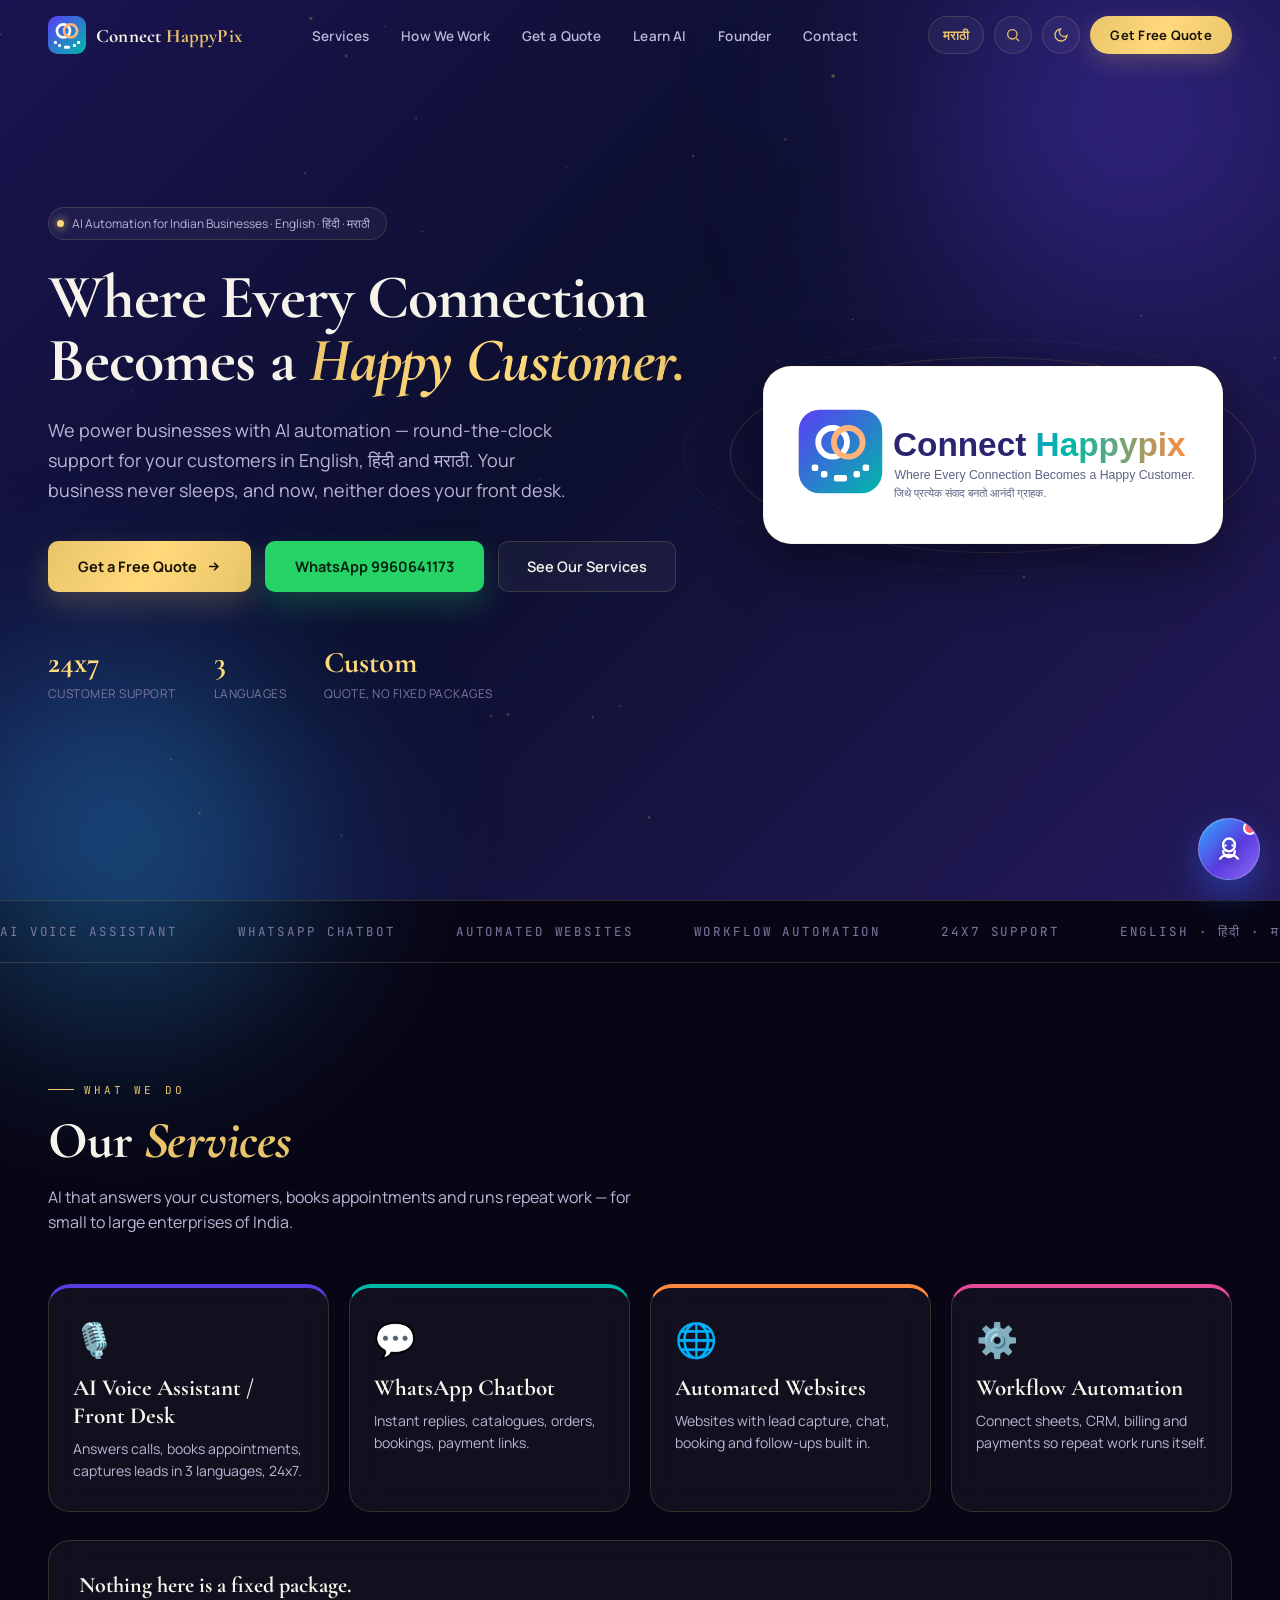
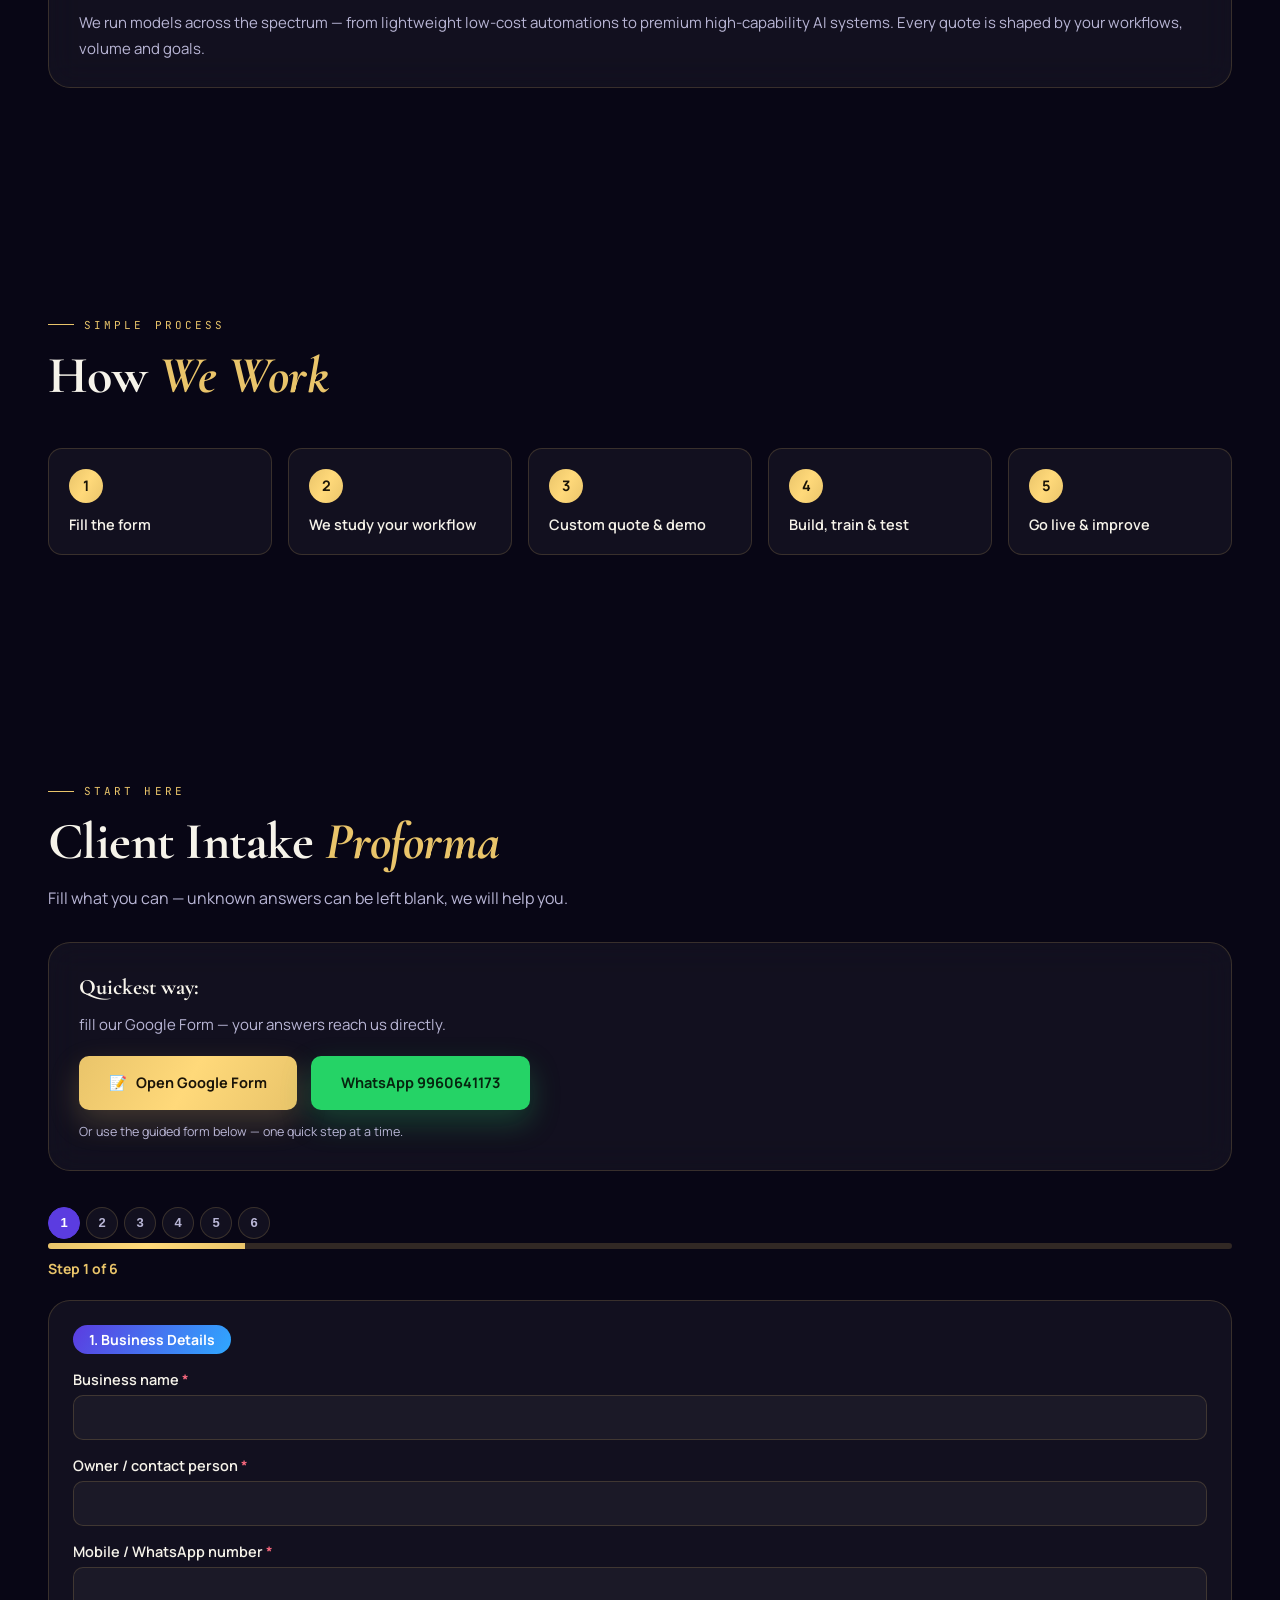
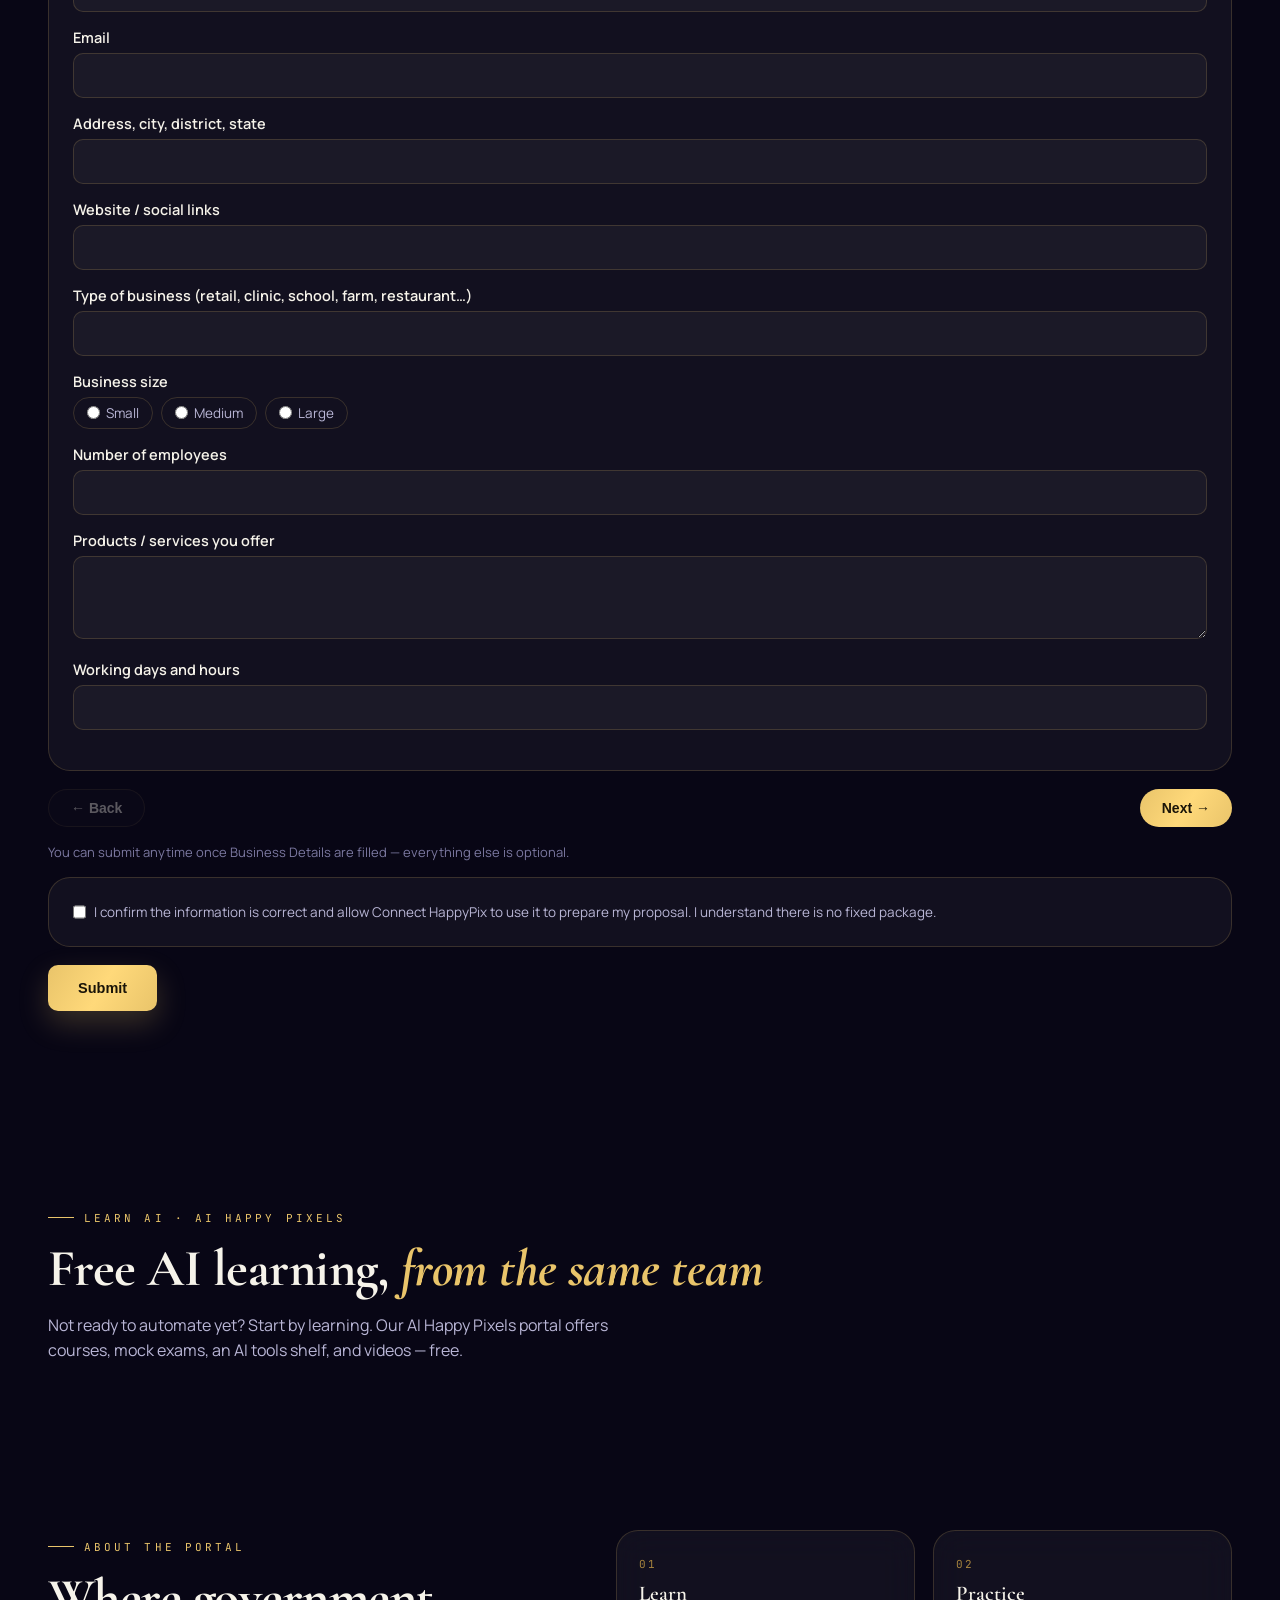
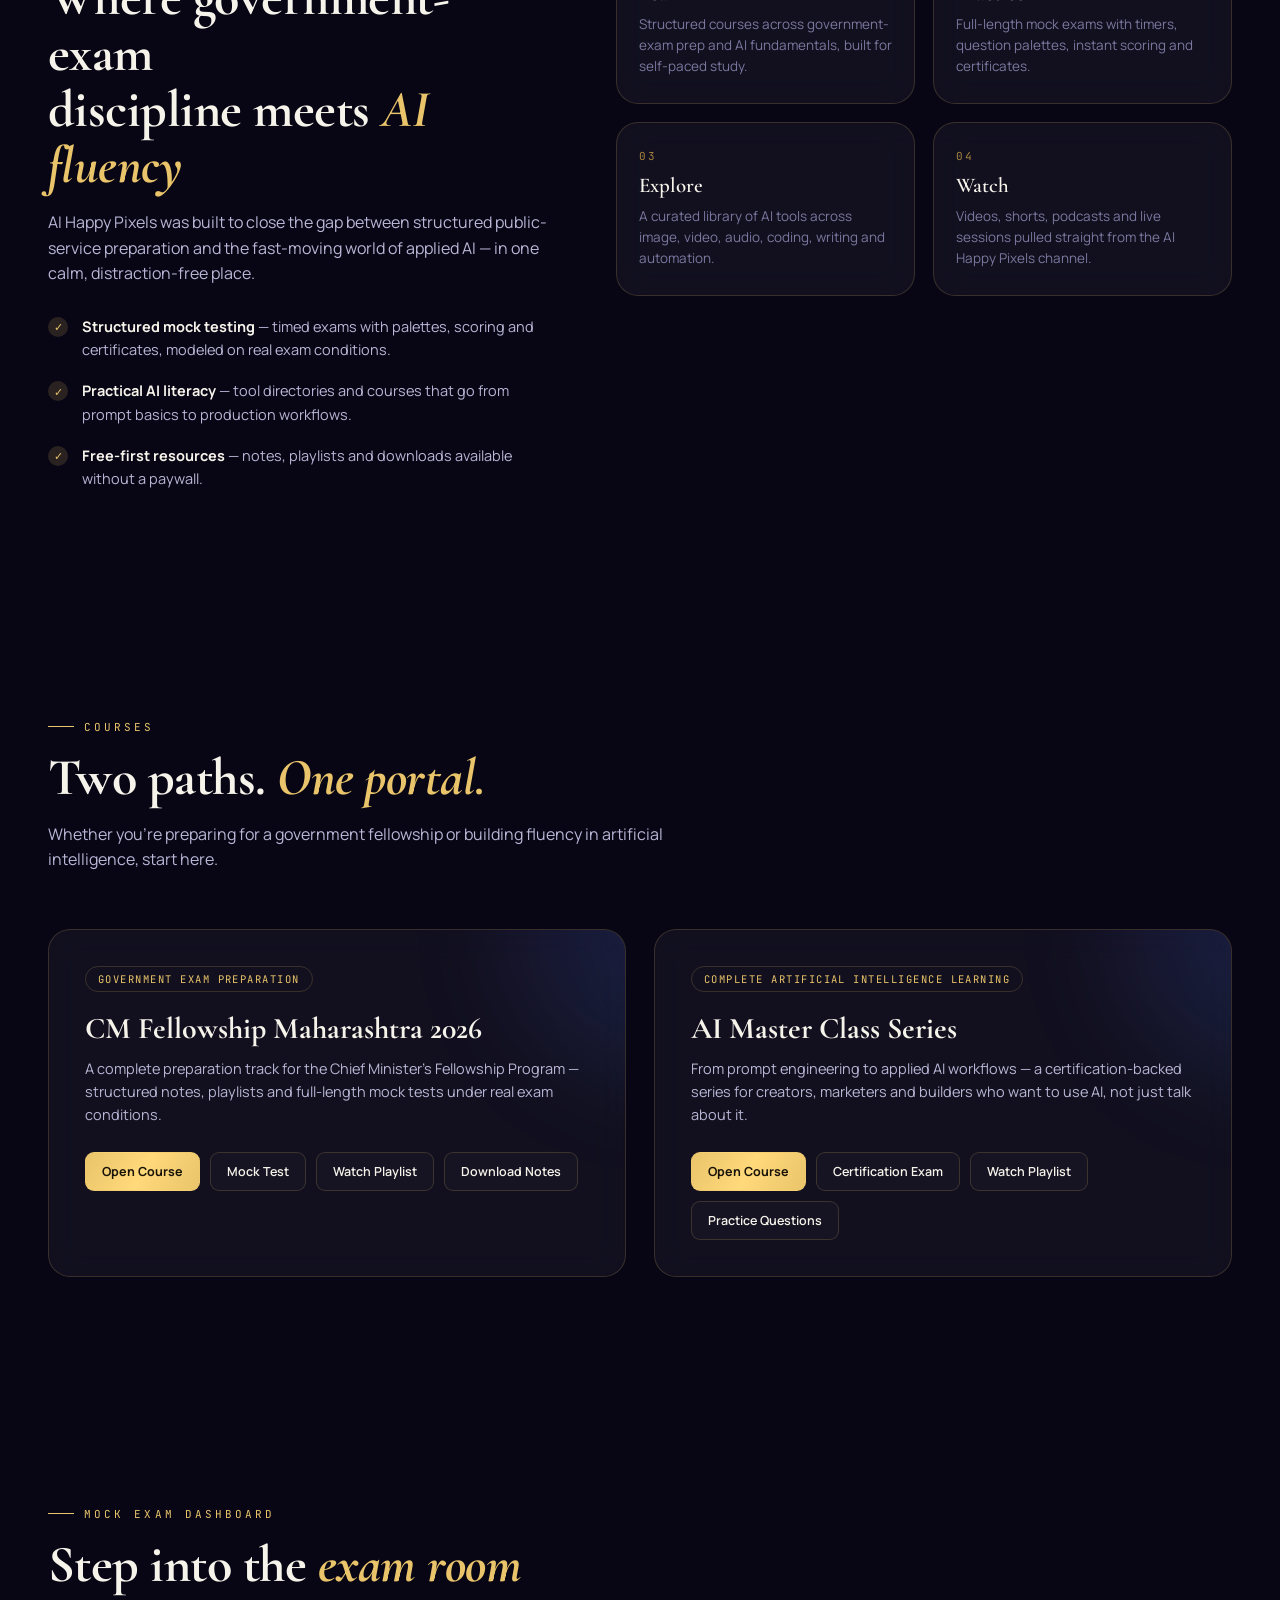
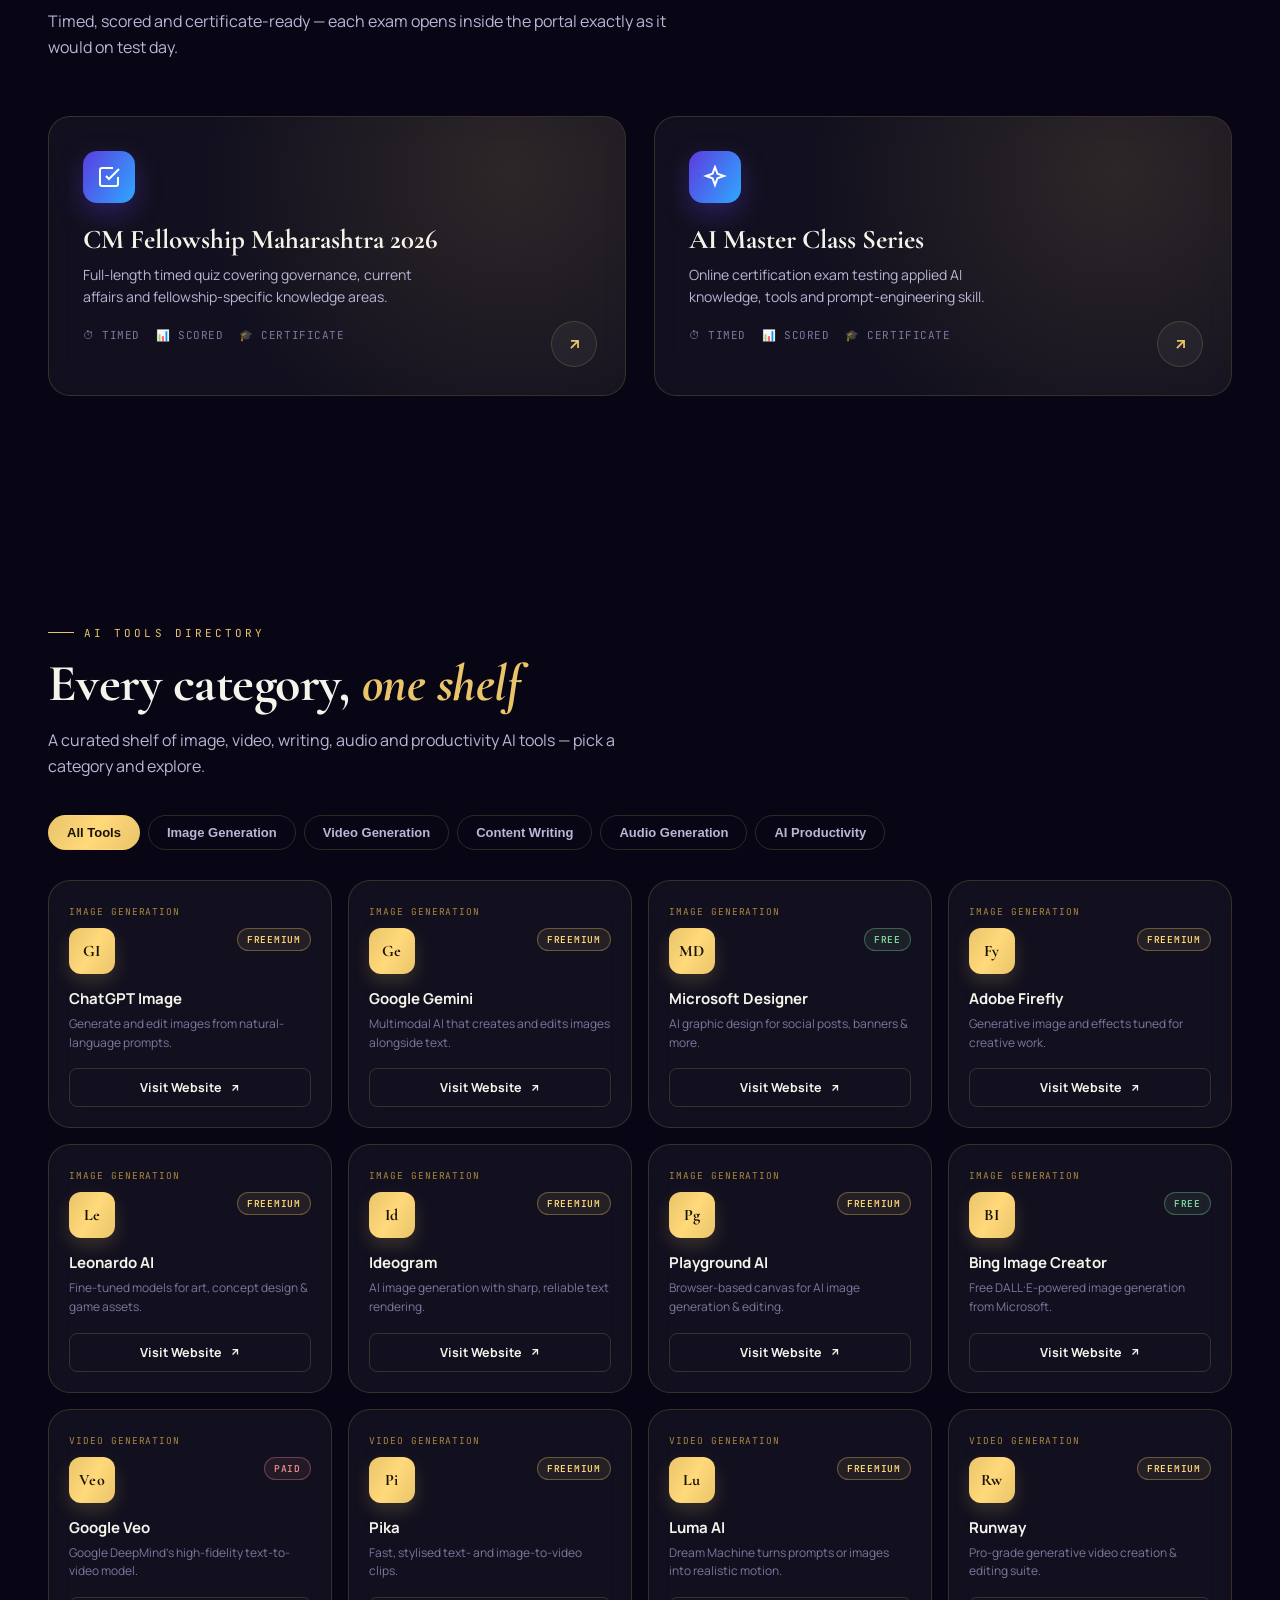
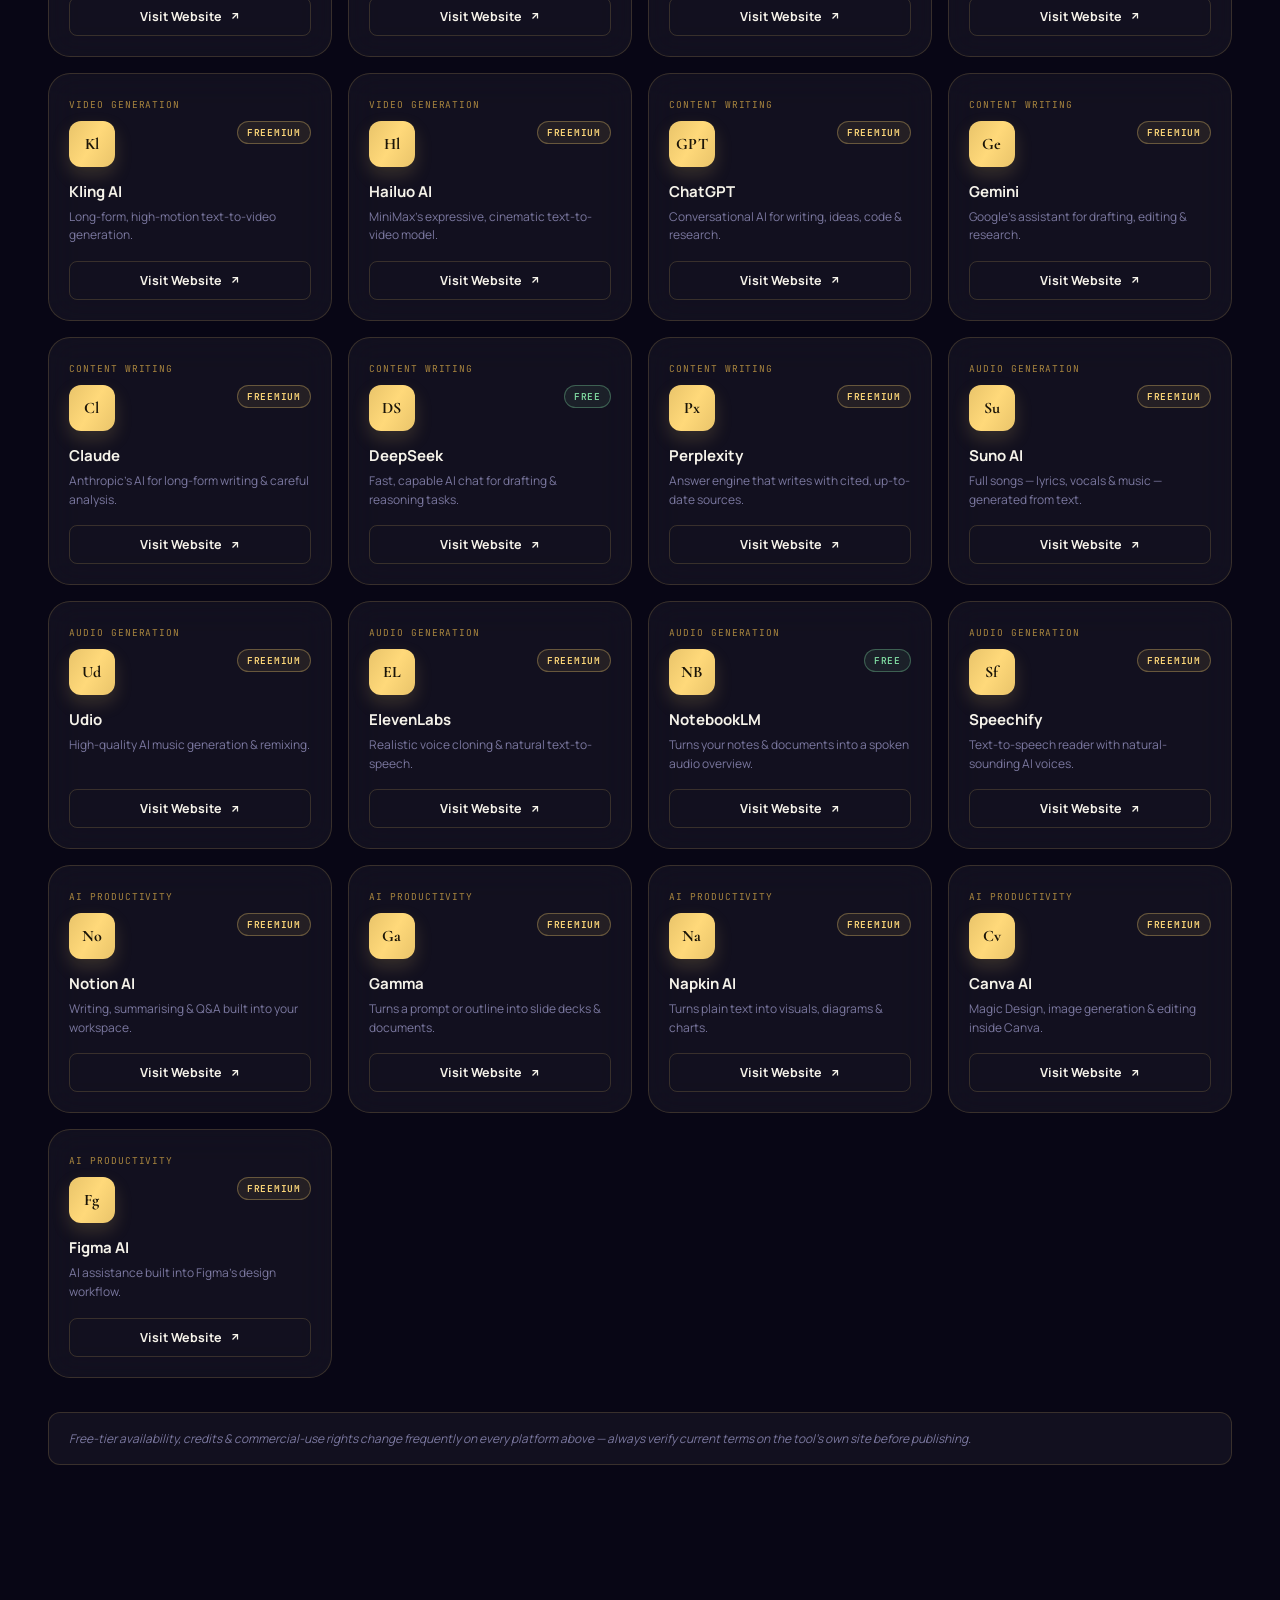
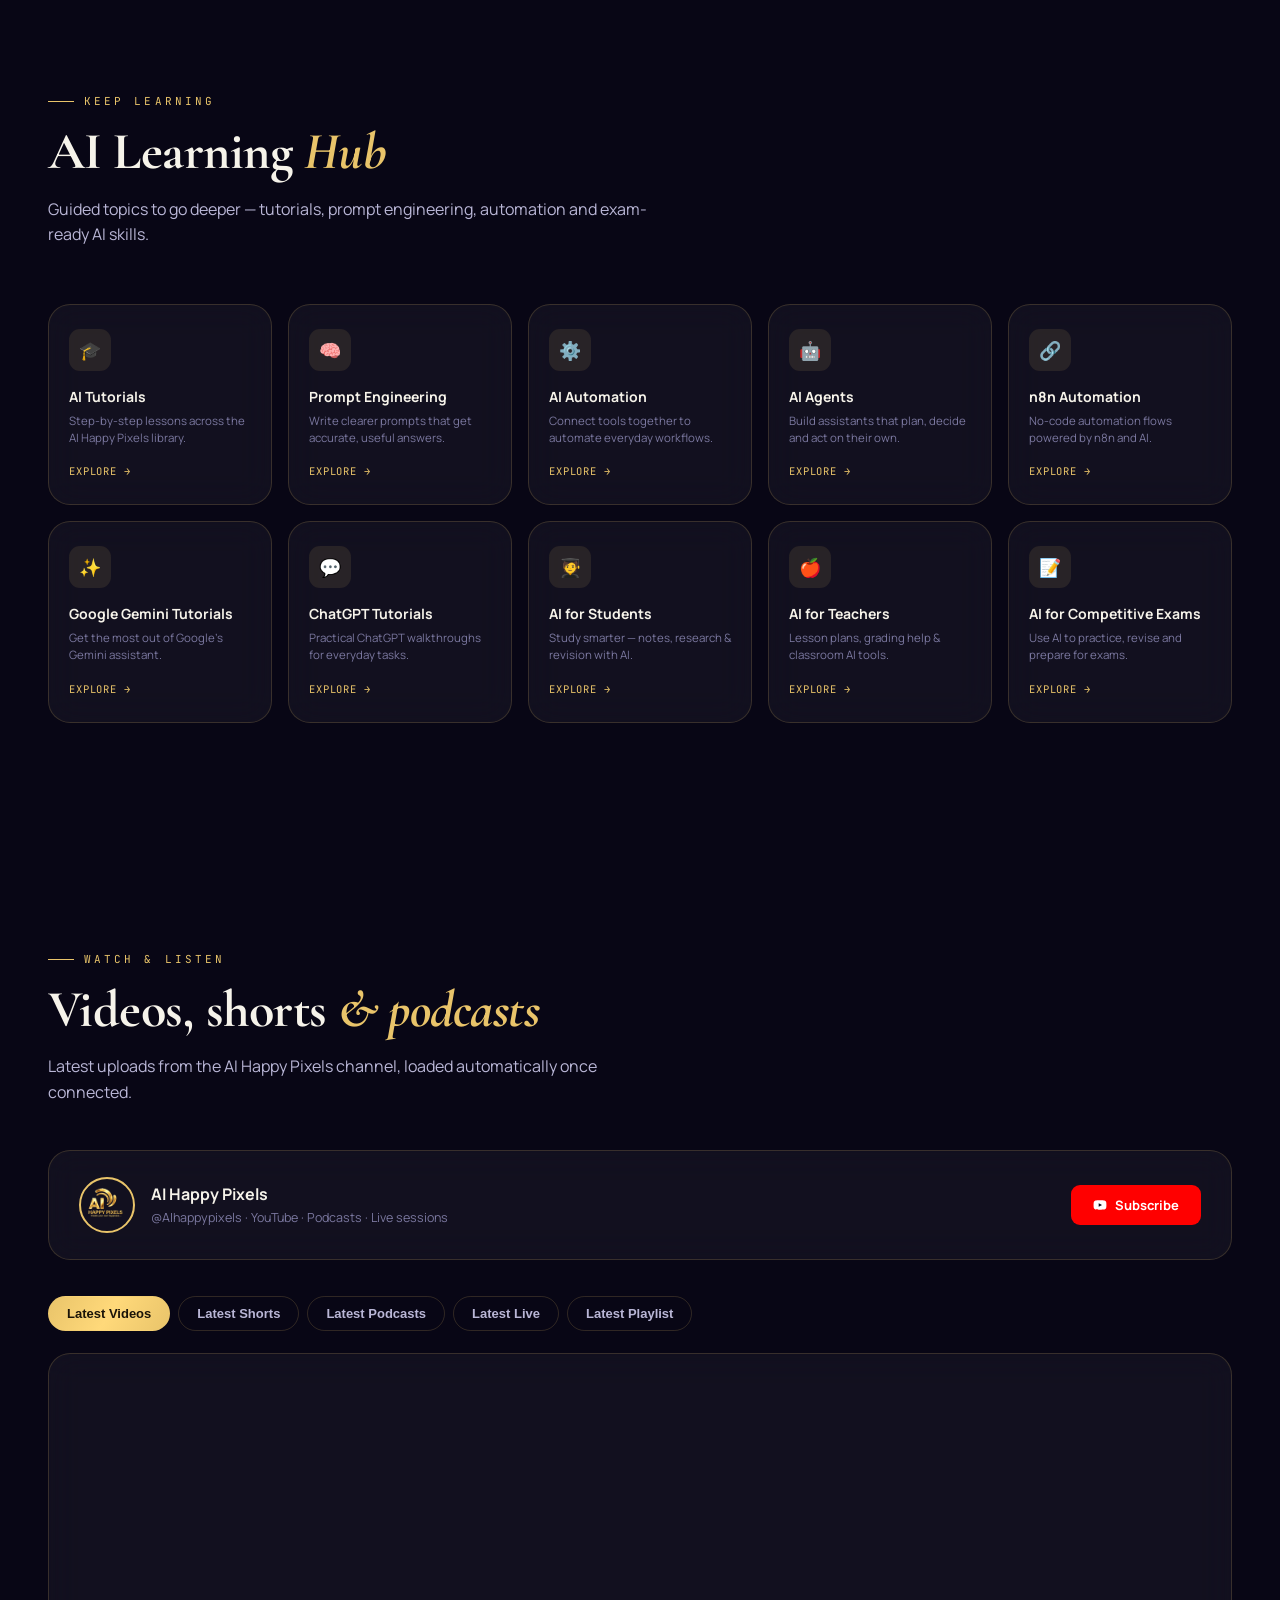
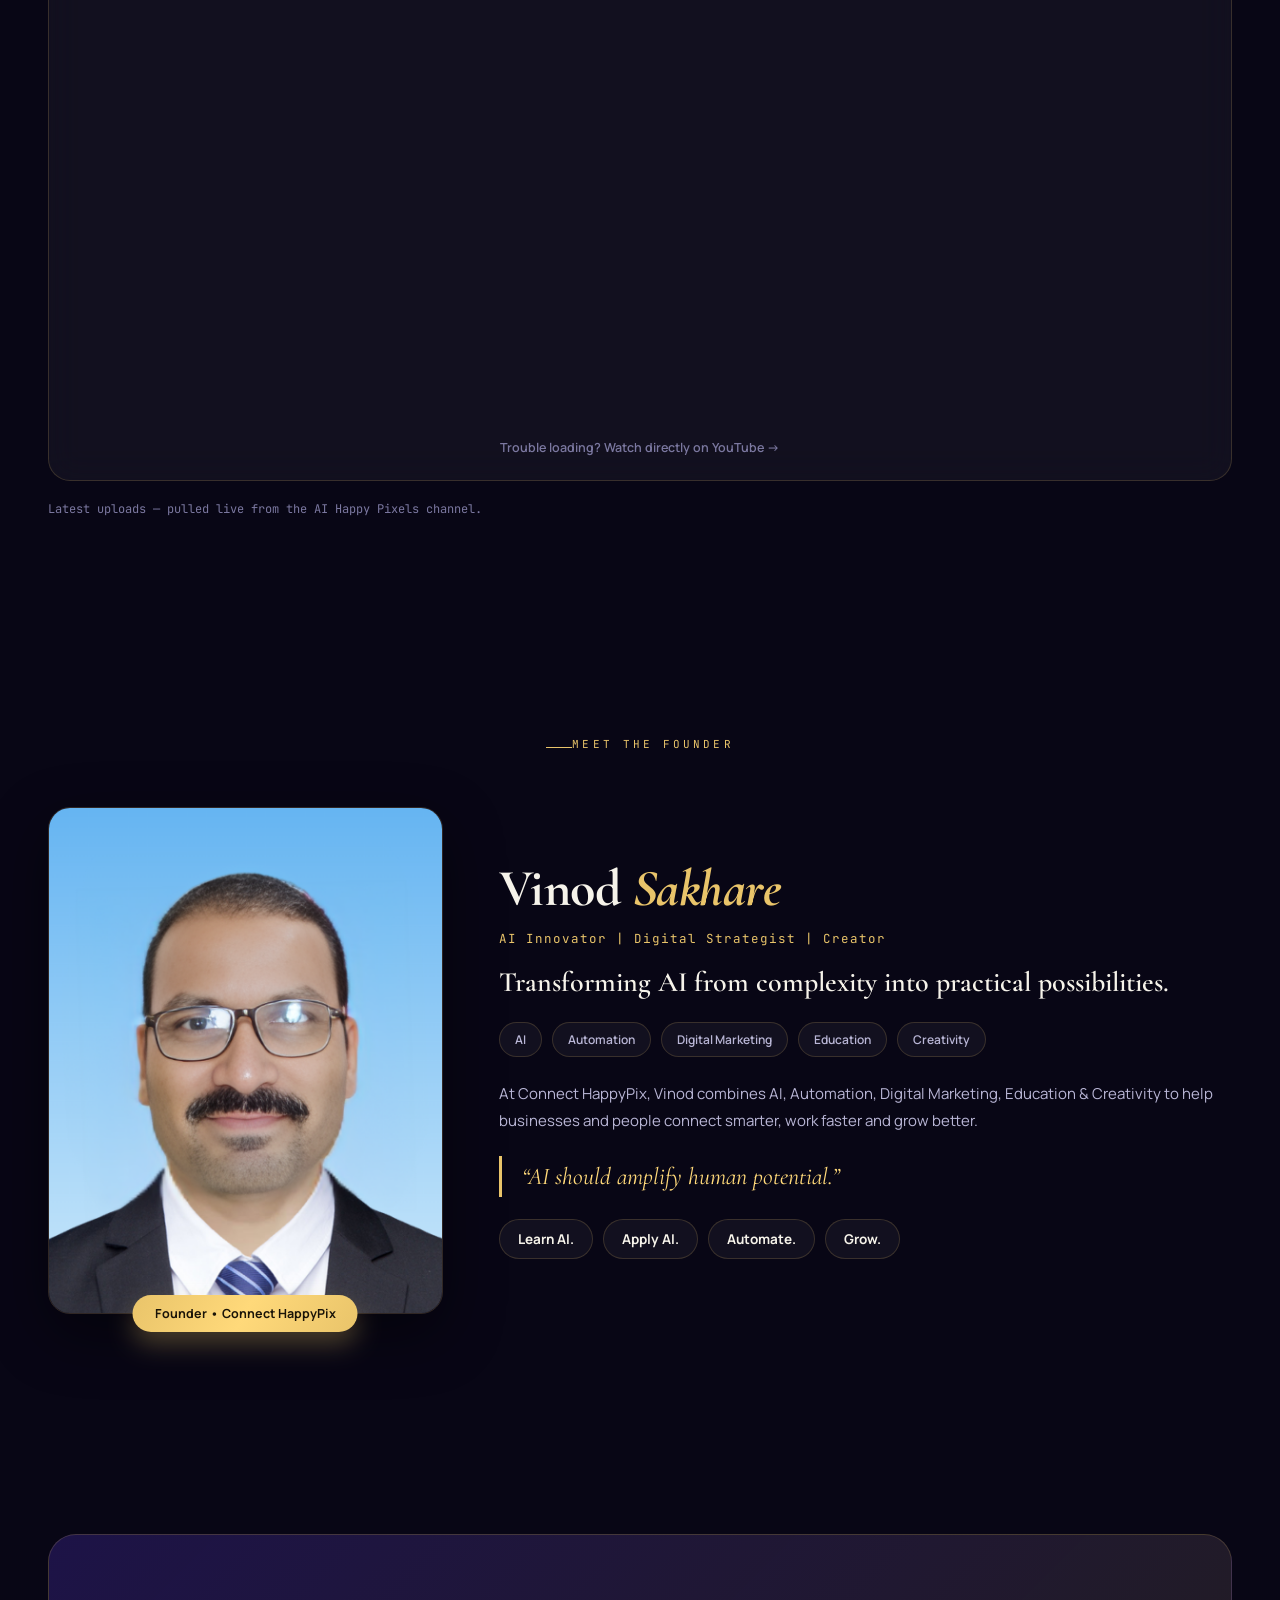
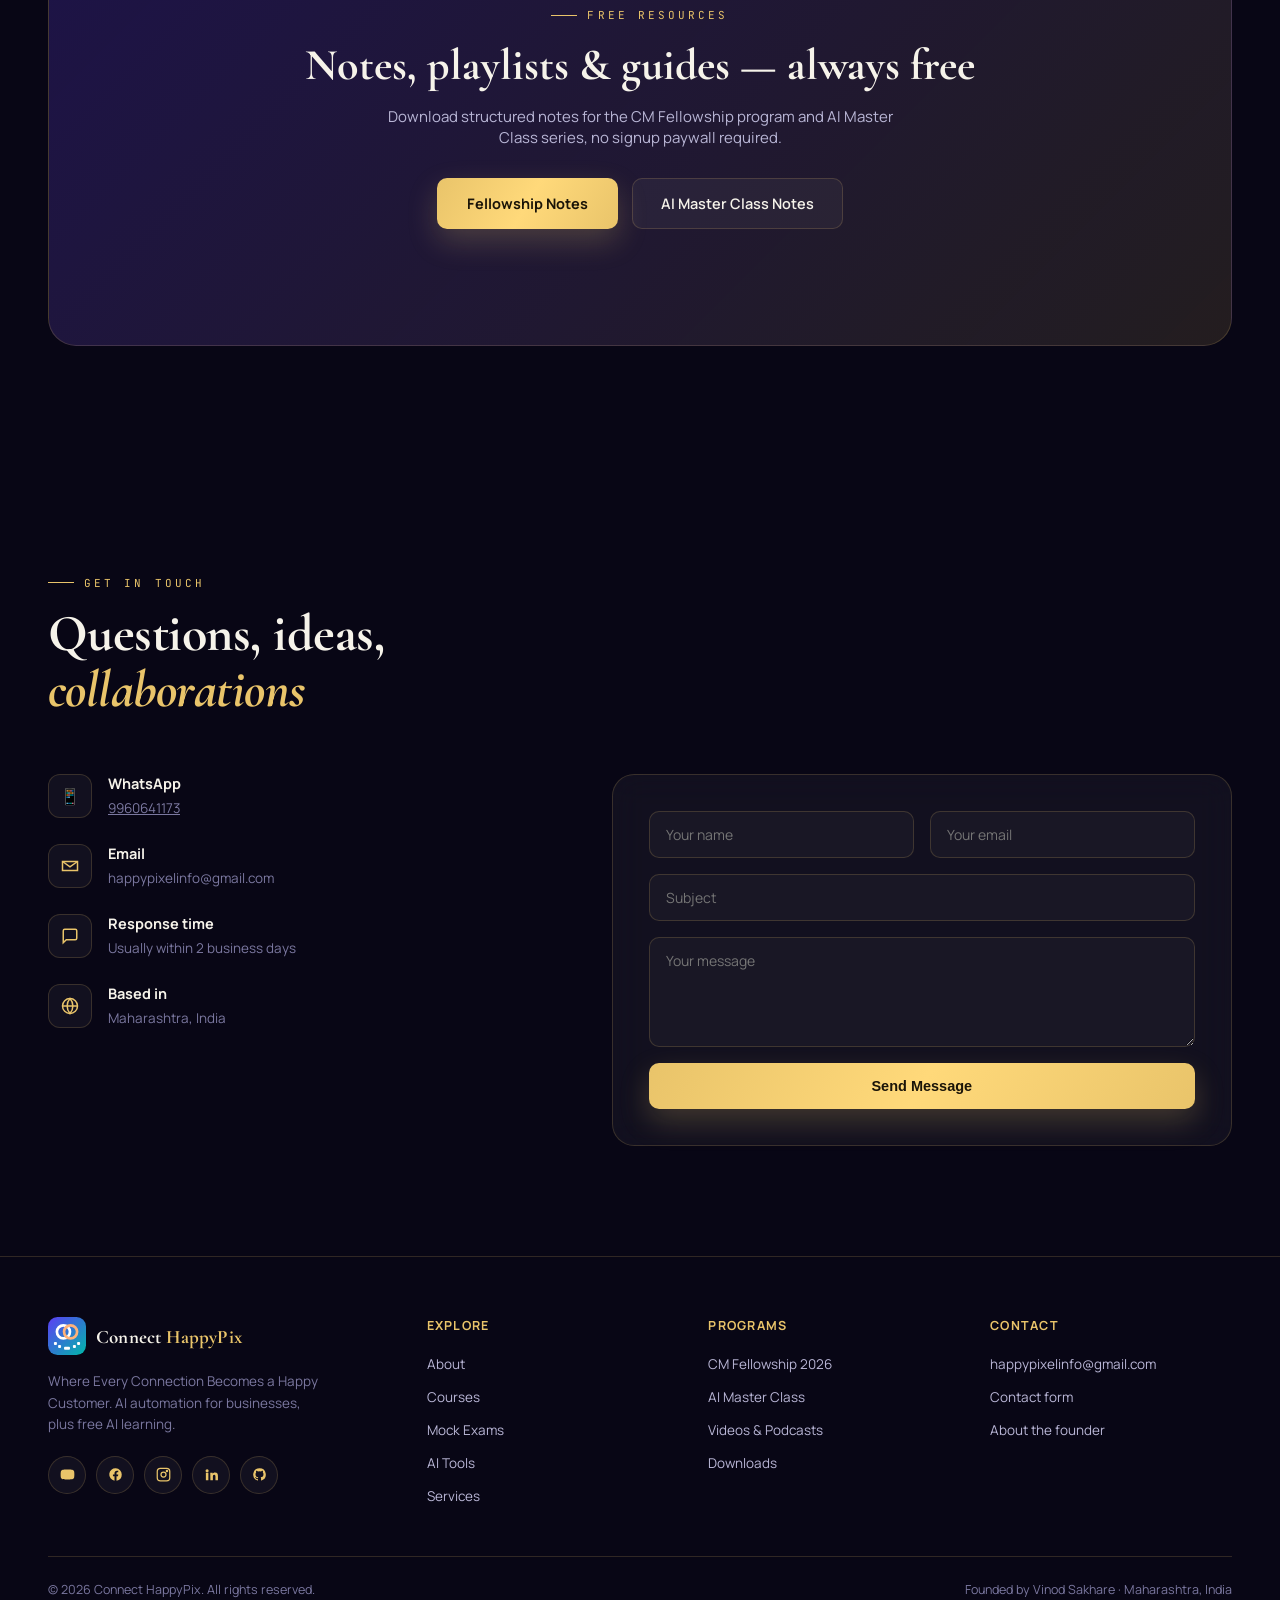
==== index.html @ 1ac81b4c "Add files via upload" ====
<!DOCTYPE html>
<html lang="en">
<head>
<meta charset="UTF-8">
<meta name="viewport" content="width=device-width, initial-scale=1.0">
<title>Connect HappyPix — AI Automation for Indian Businesses | Where Every Connection Becomes a Happy Customer</title>
<meta name="description" content="Connect HappyPix builds AI Voice Assistants, WhatsApp Chatbots, automated websites and workflow automation for Indian businesses — 24x7 support in English, Hindi and Marathi. Founded by Vinod Sakhare.">
<link rel="icon" href="data:image/svg+xml,%3Csvg%20viewBox%3D%220%200%2064%2064%22%20xmlns%3D%22http%3A//www.w3.org/2000/svg%22%3E%3Cdefs%3E%3ClinearGradient%20id%3D%22mf%22%20x1%3D%220%22%20y1%3D%220%22%20x2%3D%221%22%20y2%3D%221%22%3E%3Cstop%20offset%3D%220%22%20stop-color%3D%22%235b3df5%22/%3E%3Cstop%20offset%3D%221%22%20stop-color%3D%22%2300b8a9%22/%3E%3C/linearGradient%3E%3C/defs%3E%3Crect%20width%3D%2264%22%20height%3D%2264%22%20rx%3D%2216%22%20fill%3D%22url%28%23mf%29%22/%3E%3Ccircle%20cx%3D%2226%22%20cy%3D%2225%22%20r%3D%2211%22%20fill%3D%22none%22%20stroke%3D%22%23fff%22%20stroke-width%3D%224.5%22/%3E%3Ccircle%20cx%3D%2238%22%20cy%3D%2225%22%20r%3D%2211%22%20fill%3D%22none%22%20stroke%3D%22%23ffb27a%22%20stroke-width%3D%224.5%22/%3E%3Cg%20fill%3D%22%23fff%22%3E%3Crect%20x%3D%2210%22%20y%3D%2242%22%20width%3D%225%22%20height%3D%225%22%20rx%3D%221.5%22/%3E%3Crect%20x%3D%2217%22%20y%3D%2247%22%20width%3D%225%22%20height%3D%225%22%20rx%3D%221.5%22/%3E%3Crect%20x%3D%2227%22%20y%3D%2250%22%20width%3D%2210%22%20height%3D%225%22%20rx%3D%221.5%22/%3E%3Crect%20x%3D%2242%22%20y%3D%2247%22%20width%3D%225%22%20height%3D%225%22%20rx%3D%221.5%22/%3E%3Crect%20x%3D%2249%22%20y%3D%2242%22%20width%3D%225%22%20height%3D%225%22%20rx%3D%221.5%22/%3E%3C/g%3E%3C/svg%3E">
<style>
/* ===================================================================
   AI HAPPY PIXELS — Portal Stylesheet
   Theme: Luxury Dark · Blue / Purple / Gold · Glassmorphism
=================================================================== */

@import url('https://fonts.googleapis.com/css2?family=Cormorant+Garamond:ital,wght@0,500;0,600;0,700;1,500&family=Manrope:wght@400;500;600;700;800&family=JetBrains+Mono:wght@400;600&display=swap');

:root{
  /* Core palette */
  --void:#080615;
  --deep-navy:#0c0f2e;
  --royal:#1a1450;
  --violet:#5b3ce0;
  --violet-soft:#8a6cf0;
  --azure:#2fa8ff;
  --gold:#e9c46a;
  --gold-bright:#ffd97a;
  --gold-dim:#a8853f;
  --ivory:#f6f3ea;
  --mist:#b9b6d6;
  --mist-dim:#7b78a0;

  --glass:rgba(255,255,255,0.045);
  --glass-border:rgba(233,196,106,0.18);
  --glass-border-hover:rgba(233,196,106,0.45);

  --grad-aurora:linear-gradient(135deg,#1a1450 0%,#0c0f2e 45%,#241a5c 100%);
  --grad-gold:linear-gradient(120deg,var(--gold) 0%,var(--gold-bright) 50%,var(--gold) 100%);
  --grad-violet:linear-gradient(120deg,var(--violet) 0%,var(--azure) 100%);

  --font-display:'Cormorant Garamond', serif;
  --font-body:'Manrope', sans-serif;
  --font-mono:'JetBrains Mono', monospace;

  --radius:14px;
  --radius-lg:22px;
  --shadow-soft:0 20px 60px rgba(0,0,0,0.45);
  --ease:cubic-bezier(.22,.9,.32,1);
}

/* ---------- Light mode override ---------- */
body.light{
  --void:#f6f3ea;
  --deep-navy:#ffffff;
  --royal:#eee9f9;
  --ivory:#161227;
  --mist:#39355a;
  --mist-dim:#6a6690;
  --glass:rgba(20,15,50,0.035);
  --glass-border:rgba(120,90,20,0.18);
  --glass-border-hover:rgba(120,90,20,0.4);
}

*,*::before,*::after{box-sizing:border-box;margin:0;padding:0;}
html{scroll-behavior:smooth;}
body{
  background:var(--void);
  color:var(--ivory);
  font-family:var(--font-body);
  min-height:100vh;
  overflow-x:hidden;
  transition:background .4s var(--ease),color .4s var(--ease);
  position:relative;
}

/* ---------- Ambient background ---------- */
#aurora{
  position:fixed; inset:0; z-index:-2;
  background:var(--grad-aurora);
}
#aurora::before,#aurora::after{
  content:''; position:absolute; border-radius:50%; filter:blur(90px); opacity:.55;
}
#aurora::before{
  width:640px;height:640px; top:-220px; right:-160px;
  background:radial-gradient(circle,var(--violet) 0%, transparent 70%);
  animation:float1 22s ease-in-out infinite;
}
#aurora::after{
  width:520px;height:520px; bottom:-200px; left:-140px;
  background:radial-gradient(circle,var(--azure) 0%, transparent 70%);
  animation:float2 26s ease-in-out infinite;
}
body.light #aurora{background:linear-gradient(135deg,#fbf8ef,#f1ecdd);}
body.light #aurora::before,body.light #aurora::after{opacity:.25;}
@keyframes float1{0%,100%{transform:translate(0,0)}50%{transform:translate(-60px,60px)}}
@keyframes float2{0%,100%{transform:translate(0,0)}50%{transform:translate(60px,-40px)}}

canvas#particles{position:fixed;inset:0;z-index:-1;pointer-events:none;opacity:.5;}

/* ---------- Utility ---------- */
.container{max-width:1240px;margin:0 auto;padding:0 28px;}
.eyebrow{
  font-family:var(--font-mono); font-size:11px; letter-spacing:.28em; text-transform:uppercase;
  color:var(--gold); display:inline-flex; align-items:center; gap:10px; margin-bottom:16px;
}
.eyebrow::before{content:'';width:26px;height:1px;background:var(--gold);display:inline-block;}
.section-title{
  font-family:var(--font-display); font-weight:700; font-size:clamp(30px,4.2vw,52px);
  line-height:1.08; letter-spacing:-.01em; color:var(--ivory);
}
.section-title em{font-style:italic;color:var(--gold);}
.section-sub{color:var(--mist); font-size:16px; max-width:620px; line-height:1.6; margin-top:16px;}
section{padding:110px 0; position:relative;}
.reveal{opacity:0;transform:translateY(28px);transition:opacity .8s var(--ease),transform .8s var(--ease);}
.reveal.in{opacity:1;transform:translateY(0);}

/* ---------- Loading screen ---------- */
#loader{
  position:fixed; inset:0; z-index:9999; background:var(--void);
  display:flex; align-items:center; justify-content:center; flex-direction:column; gap:22px;
  transition:opacity .6s var(--ease), visibility .6s var(--ease);
}
#loader.hide{opacity:0; visibility:hidden;}
.loader-mark{width:64px;height:64px;position:relative;}
.loader-mark svg{width:100%;height:100%;animation:spin 2.4s linear infinite;}
@keyframes spin{to{transform:rotate(360deg);}}
.loader-txt{font-family:var(--font-mono);font-size:12px;letter-spacing:.3em;color:var(--gold);text-transform:uppercase;}

/* ---------- Nav ---------- */
header#site-nav{
  position:fixed; top:0; left:0; right:0; z-index:500;
  padding:16px 0; transition:background .4s var(--ease),padding .4s var(--ease),border-color .4s var(--ease);
  border-bottom:1px solid transparent;
}
header#site-nav.scrolled{
  background:rgba(8,6,21,0.72); backdrop-filter:blur(18px); -webkit-backdrop-filter:blur(18px);
  border-bottom:1px solid var(--glass-border); padding:11px 0;
}
body.light header#site-nav.scrolled{background:rgba(246,243,234,0.82);}
.nav-inner{display:flex; align-items:center; justify-content:space-between; gap:24px;}
.brand{display:flex;align-items:center;gap:10px;text-decoration:none;color:inherit;}
.brand img{height:38px;width:auto;display:block;}
.brand-txt{font-family:var(--font-display);font-weight:700;font-size:19px;color:var(--ivory);letter-spacing:.01em;}
.brand-txt span{color:var(--gold);}
.nav-links{display:flex;align-items:center;gap:2px;list-style:none;}
.nav-links a{
  color:var(--mist); text-decoration:none; font-size:13.5px; font-weight:600; padding:9px 15px;
  border-radius:8px; transition:color .25s,background .25s; letter-spacing:.01em;
}
.nav-links a:hover{color:var(--gold-bright);background:var(--glass);}
.nav-actions{display:flex;align-items:center;gap:10px;}
.icon-btn{
  width:38px;height:38px;border-radius:50%;border:1px solid var(--glass-border);background:var(--glass);
  color:var(--gold); display:flex;align-items:center;justify-content:center;cursor:pointer;
  transition:border-color .25s,transform .25s;
}
.icon-btn:hover{border-color:var(--glass-border-hover);transform:translateY(-1px);}
.btn-nav-cta{
  background:var(--grad-gold); color:#1a1408; font-weight:700; font-size:13px; padding:10px 20px;
  border-radius:30px; text-decoration:none; letter-spacing:.02em; box-shadow:0 8px 22px rgba(233,196,106,.22);
  transition:transform .25s var(--ease), box-shadow .25s var(--ease);
}
.btn-nav-cta:hover{transform:translateY(-2px);box-shadow:0 12px 30px rgba(233,196,106,.32);}
.burger{display:none;width:38px;height:38px;border-radius:8px;border:1px solid var(--glass-border);background:var(--glass);color:var(--gold);align-items:center;justify-content:center;cursor:pointer;}
#mobile-menu{
  max-height:0; overflow:hidden; transition:max-height .4s var(--ease);
  background:rgba(8,6,21,0.94); backdrop-filter:blur(18px);
}
#mobile-menu.open{max-height:400px;border-bottom:1px solid var(--glass-border);}
#mobile-menu ul{list-style:none;display:flex;flex-direction:column;padding:8px 28px 20px;}
#mobile-menu a{color:var(--mist);text-decoration:none;padding:12px 0;font-size:14.5px;font-weight:600;border-bottom:1px solid rgba(255,255,255,.05);}
#mobile-menu a:hover{color:var(--gold-bright);}

/* ---------- Hero ---------- */
#hero{min-height:100vh;display:flex;align-items:center;padding-top:120px;}
.hero-grid{display:grid;grid-template-columns:1.15fr .85fr;gap:60px;align-items:center;}
.hero-badge{
  display:inline-flex;align-items:center;gap:8px;background:var(--glass);border:1px solid var(--glass-border);
  padding:7px 16px 7px 8px;border-radius:30px;font-size:12px;color:var(--mist);margin-bottom:26px;
}
.hero-badge .dot{width:7px;height:7px;border-radius:50%;background:var(--gold-bright);box-shadow:0 0 10px var(--gold-bright);}
h1.hero-title{
  font-family:var(--font-display); font-weight:700; font-size:clamp(42px,6.2vw,80px);
  line-height:1.02; letter-spacing:-.015em; color:var(--ivory); margin-bottom:24px;
}
h1.hero-title .accent{
  background:var(--grad-gold); -webkit-background-clip:text; background-clip:text; color:transparent;
  font-style:italic;
}
.hero-tagline{font-size:18px; color:var(--mist); max-width:520px; line-height:1.65; margin-bottom:36px;}
.hero-ctas{display:flex;gap:14px;flex-wrap:wrap;margin-bottom:52px;}
.btn-primary{
  background:var(--grad-gold); color:#1a1408; font-weight:700; font-size:14.5px; padding:15px 30px;
  border-radius:10px; border:none; cursor:pointer; text-decoration:none; display:inline-flex; align-items:center;gap:9px;
  box-shadow:0 12px 30px rgba(233,196,106,.22); transition:transform .3s var(--ease), box-shadow .3s var(--ease);
}
.btn-primary:hover{transform:translateY(-3px);box-shadow:0 18px 40px rgba(233,196,106,.32);}
.btn-ghost{
  background:var(--glass); color:var(--ivory); font-weight:600; font-size:14.5px; padding:15px 28px;
  border-radius:10px; border:1px solid var(--glass-border); cursor:pointer; text-decoration:none;
  display:inline-flex;align-items:center;gap:9px; transition:border-color .3s,transform .3s var(--ease);
}
.btn-ghost:hover{border-color:var(--glass-border-hover);transform:translateY(-3px);}
.hero-stats{display:flex;gap:38px;flex-wrap:wrap;}
.stat b{font-family:var(--font-display);font-size:30px;color:var(--gold-bright);display:block;font-weight:700;}
.stat span{font-size:12px;color:var(--mist-dim);letter-spacing:.04em;text-transform:uppercase;}

.hero-visual{position:relative;display:flex;align-items:center;justify-content:center;}
.orb-frame{
  position:relative;width:100%;max-width:420px;aspect-ratio:1/1.05;border-radius:28px;
  background:var(--glass);border:1px solid var(--glass-border);backdrop-filter:blur(20px);
  display:flex;align-items:center;justify-content:center;padding:30px;
  box-shadow:var(--shadow-soft);
}
.orb-frame img{width:78%;filter:drop-shadow(0 20px 40px rgba(233,196,106,.25));animation:bob 5s ease-in-out infinite;}
@keyframes bob{0%,100%{transform:translateY(0)}50%{transform:translateY(-14px)}}
.orb-ring{position:absolute;border-radius:50%;border:1px solid var(--glass-border);}
.orb-ring.r1{width:110%;height:110%;animation:spin 40s linear infinite;}
.orb-ring.r2{width:130%;height:130%;border-style:dashed;opacity:.5;animation:spin 60s linear infinite reverse;}

/* ---------- Glass card base ---------- */
.glass-card{
  background:var(--glass); border:1px solid var(--glass-border); border-radius:var(--radius-lg);
  backdrop-filter:blur(16px); -webkit-backdrop-filter:blur(16px);
  transition:border-color .35s var(--ease), transform .35s var(--ease), box-shadow .35s var(--ease);
}
.glass-card:hover{border-color:var(--glass-border-hover);transform:translateY(-6px);box-shadow:var(--shadow-soft);}

/* ---------- Marquee (trust strip) ---------- */
.marquee-wrap{border-top:1px solid var(--glass-border);border-bottom:1px solid var(--glass-border);padding:22px 0;overflow:hidden;}
.marquee{display:flex;gap:60px;white-space:nowrap;animation:scroll 26s linear infinite;width:max-content;}
.marquee span{font-family:var(--font-mono);font-size:12.5px;letter-spacing:.15em;color:var(--mist-dim);text-transform:uppercase;}
@keyframes scroll{from{transform:translateX(0)}to{transform:translateX(-50%)}}

/* ---------- About ---------- */
.about-grid{display:grid;grid-template-columns:.9fr 1.1fr;gap:64px;align-items:start;margin-top:56px;}
.about-list{list-style:none;display:flex;flex-direction:column;gap:18px;margin-top:28px;}
.about-list li{display:flex;gap:14px;color:var(--mist);font-size:14.5px;line-height:1.6;}
.about-list li b{color:var(--ivory);}
.check{width:20px;height:20px;flex-shrink:0;border-radius:50%;background:rgba(233,196,106,.15);color:var(--gold);display:flex;align-items:center;justify-content:center;font-size:11px;margin-top:2px;}
.pillar-grid{display:grid;grid-template-columns:repeat(2,1fr);gap:18px;}
.pillar{padding:26px 22px;}
.pillar .n{font-family:var(--font-mono);font-size:11px;color:var(--gold-dim);letter-spacing:.15em;}
.pillar h4{font-family:var(--font-display);font-size:21px;margin:10px 0 8px;color:var(--ivory);font-weight:600;}
.pillar p{font-size:13.5px;color:var(--mist-dim);line-height:1.55;}

/* ---------- Courses ---------- */
.course-grid{display:grid;grid-template-columns:repeat(2,1fr);gap:28px;margin-top:56px;}
.course-card{padding:36px;position:relative;overflow:hidden;}
.course-card::before{content:'';position:absolute;top:-40%;right:-30%;width:280px;height:280px;border-radius:50%;background:var(--grad-violet);opacity:.15;filter:blur(60px);}
.course-tag{
  display:inline-block;font-family:var(--font-mono);font-size:10.5px;letter-spacing:.14em;text-transform:uppercase;
  color:var(--gold); border:1px solid var(--glass-border); padding:5px 12px;border-radius:20px;margin-bottom:18px;
}
.course-card h3{font-family:var(--font-display);font-size:30px;font-weight:700;color:var(--ivory);margin-bottom:10px;position:relative;}
.course-card p.desc{color:var(--mist);font-size:14.5px;line-height:1.6;margin-bottom:26px;position:relative;}
.course-btns{display:flex;flex-wrap:wrap;gap:10px;position:relative;}
.pill-btn{
  font-size:12.5px; font-weight:600; padding:10px 16px; border-radius:9px; text-decoration:none;
  border:1px solid var(--glass-border); color:var(--ivory); background:rgba(255,255,255,0.02);
  transition:border-color .25s,background .25s,transform .25s;
}
.pill-btn:hover{border-color:var(--gold);background:rgba(233,196,106,.08);transform:translateY(-2px);}
.pill-btn.solid{background:var(--grad-gold);color:#1a1408;border-color:transparent;font-weight:700;}
.pill-btn.solid:hover{filter:brightness(1.08);}

/* ---------- Mock Exam Dashboard ---------- */
.exam-grid{display:grid;grid-template-columns:repeat(2,1fr);gap:28px;margin-top:56px;}
.exam-card{
  padding:0; overflow:hidden; text-decoration:none; display:block; position:relative;
  min-height:280px;
}
.exam-card .exam-top{padding:34px 34px 20px;position:relative;z-index:2;}
.exam-icon{width:52px;height:52px;border-radius:14px;background:var(--grad-violet);display:flex;align-items:center;justify-content:center;margin-bottom:20px;box-shadow:0 10px 26px rgba(91,60,224,.35);}
.exam-card h3{font-family:var(--font-display);font-size:27px;color:var(--ivory);font-weight:700;margin-bottom:8px;}
.exam-card p{color:var(--mist);font-size:14px;line-height:1.55;max-width:340px;}
.exam-meta{display:flex;gap:16px;padding:0 34px 30px;position:relative;z-index:2;flex-wrap:wrap;}
.exam-meta span{font-family:var(--font-mono);font-size:11px;color:var(--mist-dim);letter-spacing:.05em;}
.exam-cta{
  position:absolute;bottom:28px;right:28px;width:46px;height:46px;border-radius:50%;
  background:var(--glass);border:1px solid var(--glass-border);display:flex;align-items:center;justify-content:center;
  color:var(--gold);transition:background .3s,transform .3s;z-index:2;
}
.exam-card:hover .exam-cta{background:var(--grad-gold);color:#1a1408;transform:rotate(45deg);}
.exam-glow{position:absolute;inset:0;background:radial-gradient(circle at 80% 20%, rgba(233,196,106,.12), transparent 60%);z-index:1;}

/* ---------- AI Tools directory ---------- */
.tools-cat-row{display:flex;gap:8px;margin:36px 0 30px;flex-wrap:wrap;}
.tools-grid{display:grid;grid-template-columns:repeat(4,1fr);gap:16px;}
.tool-card{padding:24px 20px 20px;text-align:left;cursor:default;display:flex;flex-direction:column;}
.tool-card-top{display:flex;align-items:flex-start;justify-content:space-between;gap:10px;margin-bottom:14px;}
.tool-logo{
  width:46px;height:46px;border-radius:12px;flex-shrink:0;
  background:var(--grad-gold);color:#1a1408;font-family:var(--font-display);font-weight:700;font-size:16px;
  display:flex;align-items:center;justify-content:center;letter-spacing:.02em;
  box-shadow:0 8px 18px rgba(233,196,106,.18);
}
.tool-badge{
  font-family:var(--font-mono);font-size:9.5px;letter-spacing:.08em;text-transform:uppercase;font-weight:600;
  padding:4px 9px;border-radius:20px;border:1px solid var(--glass-border);color:var(--mist-dim);white-space:nowrap;
}
.tool-badge.free{color:#7fd9a0;border-color:rgba(127,217,160,.35);background:rgba(127,217,160,.08);}
.tool-badge.freemium{color:var(--gold-bright);border-color:rgba(233,196,106,.35);background:rgba(233,196,106,.08);}
.tool-badge.paid{color:#e98a8a;border-color:rgba(233,138,138,.35);background:rgba(233,138,138,.08);}
.tool-card h4{font-size:15px;font-weight:700;color:var(--ivory);margin-bottom:6px;}
.tool-card p{font-size:12px;color:var(--mist-dim);line-height:1.55;flex-grow:1;}
.tool-cat-tag{
  font-family:var(--font-mono);font-size:9.5px;letter-spacing:.1em;text-transform:uppercase;
  color:var(--gold-dim);margin-bottom:10px;
}
.tool-visit{
  margin-top:16px;display:inline-flex;align-items:center;justify-content:center;gap:7px;
  font-size:12.5px;font-weight:700;color:var(--ivory);text-decoration:none;
  padding:10px 14px;border-radius:8px;border:1px solid var(--glass-border);
  transition:border-color .3s,background .3s,transform .3s var(--ease);
}
.tool-visit:hover{border-color:var(--glass-border-hover);background:var(--grad-gold);color:#1a1408;transform:translateY(-2px);}
.tools-note{
  margin-top:34px;padding:16px 20px;border-radius:12px;background:var(--glass);border:1px solid var(--glass-border);
  font-size:12px;line-height:1.6;color:var(--mist-dim);font-style:italic;
}

/* ---------- AI Learning Hub ---------- */
.hub-grid{display:grid;grid-template-columns:repeat(5,1fr);gap:16px;margin-top:56px;}
.hub-card{padding:24px 20px;text-align:left;text-decoration:none;display:block;color:inherit;cursor:pointer;}
.hub-card .ti{width:42px;height:42px;border-radius:11px;background:rgba(233,196,106,.1);color:var(--gold);display:flex;align-items:center;justify-content:center;margin-bottom:16px;font-size:18px;}
.hub-card h4{font-size:14px;font-weight:700;color:var(--ivory);margin-bottom:6px;}
.hub-card p{font-size:11.5px;color:var(--mist-dim);line-height:1.5;margin-bottom:12px;}
.hub-card .hub-go{font-family:var(--font-mono);font-size:10.5px;letter-spacing:.08em;text-transform:uppercase;color:var(--gold);display:inline-flex;align-items:center;gap:6px;}
.hub-card:hover .hub-go{color:var(--gold-bright);}
@media(max-width:1100px){.tools-grid,.hub-grid{grid-template-columns:repeat(3,1fr);}}
@media(max-width:760px){.tools-grid,.hub-grid{grid-template-columns:repeat(2,1fr);}}
@media(max-width:480px){.tools-grid,.hub-grid{grid-template-columns:1fr;}}

/* ---------- YouTube ---------- */
.yt-header{display:flex;align-items:center;justify-content:space-between;flex-wrap:wrap;gap:20px;margin-top:44px;padding:26px 30px;}
.yt-chan{display:flex;align-items:center;gap:16px;}
.yt-chan img{width:56px;height:56px;border-radius:50%;border:2px solid var(--gold);object-fit:cover;}
.yt-chan h4{font-size:16px;color:var(--ivory);}
.yt-chan span{font-size:12.5px;color:var(--mist-dim);}
.btn-sub{background:#FF0000;color:#fff;font-weight:700;font-size:13px;padding:11px 22px;border-radius:9px;border:none;cursor:pointer;display:inline-flex;align-items:center;gap:8px;}
.tab-row{display:flex;gap:8px;margin:36px 0 22px;flex-wrap:wrap;}
.tab-btn{
  font-size:13px;font-weight:600;padding:9px 18px;border-radius:24px;border:1px solid var(--glass-border);
  background:transparent;color:var(--mist);cursor:pointer;transition:all .25s;
}
.tab-btn.active,.tab-btn:hover{background:var(--grad-gold);color:#1a1408;border-color:transparent;}
.video-grid{display:grid;grid-template-columns:repeat(3,1fr);gap:22px;}
.video-card{overflow:hidden;padding:0;}
.thumb{aspect-ratio:16/9;background:linear-gradient(135deg,var(--royal),var(--deep-navy));position:relative;display:flex;align-items:center;justify-content:center;}
.thumb::after{content:'';position:absolute;inset:0;background:radial-gradient(circle,rgba(233,196,106,.15),transparent 70%);}
.play-ic{width:52px;height:52px;border-radius:50%;background:rgba(255,255,255,.12);backdrop-filter:blur(6px);display:flex;align-items:center;justify-content:center;color:#fff;z-index:2;border:1px solid rgba(255,255,255,.25);}
.video-info{padding:16px 18px 20px;}
.video-info h5{font-size:14px;color:var(--ivory);line-height:1.4;margin-bottom:6px;font-weight:600;}
.video-info span{font-size:11.5px;color:var(--mist-dim);}

.video-embed-card{grid-column:1/-1;padding:14px;}
.yt-embed-wrap{position:relative;width:100%;aspect-ratio:16/9;border-radius:12px;overflow:hidden;}
.yt-embed-wrap iframe{position:absolute;inset:0;width:100%;height:100%;border:0;}
.embed-fallback-link{
  display:block;text-align:center;margin-top:12px;padding:10px;font-size:12.5px;font-weight:600;
  color:var(--mist-dim);text-decoration:none;transition:color .25s;
}
.embed-fallback-link:hover{color:var(--gold-bright);}
.video-link-card{
  grid-column:1/-1; display:flex; flex-direction:column; align-items:center; justify-content:center;
  text-align:center; padding:60px 30px; text-decoration:none;
}
.video-link-card .play-ic{background:var(--grad-gold);color:#1a1408;}
.video-link-card h5{font-family:var(--font-display);font-size:22px;color:var(--ivory);margin-bottom:8px;font-weight:700;}
.video-link-card span{font-size:13px;color:var(--mist-dim);}

/* ---------- Founder ---------- */
.founder-wrap{display:grid;grid-template-columns:.7fr 1.3fr;gap:56px;align-items:center;margin-top:56px;}
.founder-photo{position:relative;}
.founder-photo .frame{border-radius:var(--radius-lg);overflow:hidden;border:1px solid var(--glass-border);box-shadow:var(--shadow-soft);}
.founder-photo img{width:100%;display:block;}
.founder-badge{
  position:absolute;bottom:-18px;left:50%;transform:translateX(-50%);background:var(--grad-gold);color:#1a1408;
  padding:10px 22px;border-radius:30px;font-weight:700;font-size:12.5px;white-space:nowrap;box-shadow:0 12px 26px rgba(233,196,106,.3);
}
.founder-tags{display:flex;flex-wrap:wrap;gap:10px;margin:22px 0 24px;}
.ftag{font-size:12px;font-weight:600;padding:8px 15px;border-radius:20px;background:var(--glass);border:1px solid var(--glass-border);color:var(--mist);}
.founder-copy p{color:var(--mist);font-size:15px;line-height:1.75;margin-bottom:16px;}
.mv-grid{display:grid;grid-template-columns:1fr 1fr;gap:16px;margin-top:26px;}
.mv-card{padding:22px 24px;}
.mv-card h5{font-family:var(--font-display);color:var(--gold);font-size:18px;margin-bottom:8px;}
.mv-card p{font-size:13px;color:var(--mist-dim);line-height:1.6;}

/* ---------- Newsletter / Downloads strip ---------- */
.cta-strip{
  border-radius:28px; padding:64px 56px; text-align:center; position:relative; overflow:hidden;
  background:linear-gradient(135deg,rgba(91,60,224,.25),rgba(233,196,106,.12));
  border:1px solid var(--glass-border);
}
.cta-strip h2{font-family:var(--font-display);font-size:clamp(28px,4vw,44px);color:var(--ivory);margin-bottom:14px;font-weight:700;}
.cta-strip p{color:var(--mist);max-width:520px;margin:0 auto 30px;font-size:15px;}

/* ---------- Contact ---------- */
.contact-grid{display:grid;grid-template-columns:.9fr 1.1fr;gap:56px;margin-top:56px;}
.contact-info .row{display:flex;gap:16px;align-items:flex-start;margin-bottom:26px;}
.contact-info .ci{width:44px;height:44px;border-radius:12px;background:var(--glass);border:1px solid var(--glass-border);display:flex;align-items:center;justify-content:center;color:var(--gold);flex-shrink:0;}
.contact-info h5{font-size:14.5px;color:var(--ivory);margin-bottom:3px;}
.contact-info span{font-size:13.5px;color:var(--mist-dim);}
form.contact-form{padding:36px;display:flex;flex-direction:column;gap:16px;}
.f-row{display:grid;grid-template-columns:1fr 1fr;gap:16px;}
input.finput,textarea.finput{
  width:100%;background:rgba(255,255,255,.03);border:1px solid var(--glass-border);border-radius:10px;
  padding:13px 16px;color:var(--ivory);font-family:var(--font-body);font-size:14px;outline:none;
  transition:border-color .25s;
}
input.finput:focus,textarea.finput:focus{border-color:var(--gold);}
textarea.finput{resize:vertical;min-height:110px;}
.btn-primary.wfull{width:100%;justify-content:center;}

/* ---------- Footer ---------- */
footer{border-top:1px solid var(--glass-border);padding:60px 0 26px;}
.footer-grid{display:grid;grid-template-columns:1.4fr 1fr 1fr 1fr;gap:40px;margin-bottom:50px;}
.footer-brand p{color:var(--mist-dim);font-size:13.5px;line-height:1.6;margin:16px 0 20px;max-width:280px;}
.footer-col h5{font-size:12.5px;letter-spacing:.1em;text-transform:uppercase;color:var(--gold);margin-bottom:18px;}
.footer-col ul{list-style:none;display:flex;flex-direction:column;gap:11px;}
.footer-col a{color:var(--mist);text-decoration:none;font-size:13.5px;transition:color .25s;}
.footer-col a:hover{color:var(--gold-bright);}
.social-row{display:flex;gap:10px;}
.footer-bottom{border-top:1px solid var(--glass-border);padding-top:24px;display:flex;justify-content:space-between;flex-wrap:wrap;gap:12px;}
.footer-bottom span{font-size:12.5px;color:var(--mist-dim);}

/* ---------- Back to top ---------- */
#backtotop{
  position:fixed;bottom:28px;right:28px;width:48px;height:48px;border-radius:50%;background:var(--grad-gold);
  color:#1a1408;border:none;display:flex;align-items:center;justify-content:center;cursor:pointer;z-index:400;
  opacity:0;pointer-events:none;transform:translateY(12px);transition:opacity .3s,transform .3s;
  box-shadow:0 12px 30px rgba(233,196,106,.3);
}
#backtotop.show{opacity:1;pointer-events:auto;transform:translateY(0);}

/* ---------- Search overlay ---------- */
#search-overlay{
  position:fixed;inset:0;background:rgba(6,4,16,.82);backdrop-filter:blur(10px);z-index:800;
  display:flex;align-items:flex-start;justify-content:center;padding-top:14vh;
  opacity:0;pointer-events:none;transition:opacity .3s;
}
#search-overlay.show{opacity:1;pointer-events:auto;}
.search-box{width:100%;max-width:560px;padding:8px;}
.search-box input{width:100%;background:transparent;border:none;outline:none;color:var(--ivory);font-size:22px;font-family:var(--font-display);padding:14px 10px;}
.search-hint{font-size:12px;color:var(--mist-dim);padding:0 10px 12px;}

/* ---------- Mobile ---------- */
@media(max-width:980px){
  .hero-grid,.about-grid,.founder-wrap,.contact-grid{grid-template-columns:1fr;}
  .course-grid,.exam-grid{grid-template-columns:1fr;}
  .tools-grid{grid-template-columns:repeat(2,1fr);}
  .video-grid{grid-template-columns:1fr 1fr;}
  .footer-grid{grid-template-columns:1fr 1fr;}
  .nav-links{display:none;}
  .burger{display:flex;}
}
@media(max-width:600px){
  section{padding:76px 0;}
  .f-row{grid-template-columns:1fr;}
  .video-grid{grid-template-columns:1fr;}
  .tools-grid{grid-template-columns:1fr 1fr;}
  .footer-grid{grid-template-columns:1fr;}
  .hero-stats{gap:24px;}
}

@media (prefers-reduced-motion:reduce){
  *{animation:none !important; transition:none !important;}
}


/* ---------- Business AI Automation (merged from AI Happy Pixels automation site) ---------- */
.biz-hero{padding:56px 44px;position:relative;text-align:left;}
.biz-hero .section-sub{max-width:680px;}
.biz-lang{position:absolute;top:22px;right:22px;display:flex;gap:4px;padding:4px;border:1px solid var(--glass-border);border-radius:999px;background:var(--glass);}
.biz-lang button{background:none;border:0;color:var(--mist);font:600 12px var(--font-body);padding:6px 12px;border-radius:999px;cursor:pointer;}
.biz-lang button.active{background:var(--grad-violet);color:#fff;}
.biz-grid{display:grid;grid-template-columns:repeat(3,1fr);gap:20px;margin-top:44px;}
.biz-grid.three{margin-top:40px;}
.biz-card,.biz-tier{padding:28px;display:flex;flex-direction:column;}
.biz-card h3,.biz-tier h3{font-family:var(--font-display);font-size:24px;font-weight:600;margin:18px 0 8px;color:var(--ivory);}
.biz-card p,.biz-tier p{color:var(--mist);font-size:14.5px;line-height:1.6;flex:1;}
.biz-ico{width:46px;height:46px;border-radius:12px;display:flex;align-items:center;justify-content:center;color:var(--gold);background:linear-gradient(135deg,rgba(233,196,106,.14),rgba(91,60,224,.14));border:1px solid var(--glass-border);}
.biz-tier-foot{margin-top:22px;padding-top:16px;border-top:1px solid var(--glass-border);color:var(--mist-dim);font:600 12px var(--font-mono);letter-spacing:.06em;text-transform:uppercase;}
.biz-note{margin-top:28px;padding:26px 30px;display:flex;align-items:center;justify-content:space-between;gap:24px;flex-wrap:wrap;}
.biz-note p{color:var(--mist);max-width:640px;font-size:15px;line-height:1.6;}
.biz-enq{display:grid;grid-template-columns:1fr 1fr;gap:56px;margin-top:96px;align-items:start;}
.biz-secure{display:inline-block;margin-top:26px;padding:9px 16px;border:1px solid var(--glass-border);border-radius:999px;background:var(--glass);color:var(--azure);font-size:12.5px;}
.biz-form{padding:32px;display:flex;flex-direction:column;gap:18px;}
.biz-form label{display:flex;flex-direction:column;gap:8px;color:var(--mist);font-size:13px;font-weight:600;}
.biz-fine{color:var(--mist-dim);font-size:12px;line-height:1.6;}
@media(max-width:980px){.biz-grid{grid-template-columns:repeat(2,1fr);}.biz-enq{grid-template-columns:1fr;gap:32px;}}
@media(max-width:640px){.biz-grid{grid-template-columns:1fr;}.biz-hero{padding:72px 24px 36px;}.biz-lang{top:16px;right:16px;}.biz-note{flex-direction:column;align-items:flex-start;}}

/* ===== Connect HappyPix additions ===== */
.founder-copy .fo-role{font-family:var(--font-mono);font-size:12.5px;letter-spacing:.08em;color:var(--gold);margin:10px 0 16px}
.founder-copy .fo-lead{font-family:var(--font-display);font-size:28px;line-height:1.25;color:var(--ivory);font-weight:600;margin-bottom:18px}
h1.hero-title{font-size:clamp(36px,5vw,62px)}
.stat b span{font-size:inherit;color:inherit;text-transform:none;letter-spacing:0}
body.l-en .mr,body.l-mr .en{display:none}
.brand svg{width:38px;height:38px;flex-shrink:0}
.lang-btn{height:38px;padding:0 14px;border-radius:30px;border:1px solid var(--glass-border);background:var(--glass);color:var(--gold);font:700 12.5px var(--font-body);cursor:pointer}
.logo-card{background:#fff;border-radius:28px;padding:34px 26px;width:100%;max-width:460px;box-shadow:var(--shadow-soft);border:1px solid var(--glass-border);position:relative;z-index:2}
.logo-card svg{width:100%;height:auto;display:block}
.btn-primary.wa{background:#25d366;color:#06240f;box-shadow:0 12px 30px rgba(37,211,102,.25)}
.cx-grid{display:grid;grid-template-columns:repeat(4,1fr);gap:20px;margin-top:48px}
.cx-card{padding:28px 24px}.cx-card .ic{font-size:34px}
.cx-card h3{font-family:var(--font-display);font-size:23px;margin:12px 0 8px;color:var(--ivory)}
.cx-card p{color:var(--mist);font-size:14px;line-height:1.6}
.cx-card.c1{border-top:4px solid var(--violet)}.cx-card.c2{border-top:4px solid #00b8a9}.cx-card.c3{border-top:4px solid #ff8a3d}.cx-card.c4{border-top:4px solid #e84a9b}
.cx-band{margin-top:28px;padding:26px 30px;font-size:15px;line-height:1.7;color:var(--mist)}
.cx-band b{display:block;font-family:var(--font-display);font-size:22px;color:var(--ivory);margin-bottom:6px}
#st{display:grid;grid-template-columns:repeat(5,1fr);gap:16px;margin-top:44px;counter-reset:s}
#st>div{background:var(--glass);border:1px solid var(--glass-border);border-radius:var(--radius);padding:20px;font-weight:600;color:var(--ivory);font-size:14.5px;counter-increment:s}
#st>div:before{content:counter(s);display:grid;place-items:center;width:34px;height:34px;border-radius:50%;background:var(--grad-gold);color:#1a1408;font-weight:700;margin-bottom:12px}
#form{scroll-margin-top:70px}
#form .fs{background:var(--glass);border:1px solid var(--glass-border);border-radius:var(--radius-lg);padding:24px;margin-bottom:18px}
#form .fs h3{display:inline-block;margin:0 0 16px;padding:5px 16px;border-radius:20px;font:700 14px var(--font-body);background:var(--grad-violet);color:#fff}
#form .f{margin-bottom:16px}
#form .f>label,#form .f>.q{display:block;font-weight:600;font-size:14.5px;color:var(--ivory);margin-bottom:6px}
#form input[type=text],#form input[type=tel],#form input[type=email],#form input[type=number],#form select,#form textarea{width:100%;background:rgba(255,255,255,.04);border:1px solid var(--glass-border);border-radius:10px;padding:12px 14px;color:var(--ivory);font:14px var(--font-body);outline:none}
#form select option{background:var(--deep-navy);color:var(--ivory)}
#form input:focus,#form select:focus,#form textarea:focus{border-color:var(--gold)}
#form .opts{display:flex;flex-wrap:wrap;gap:8px}
#form .opts label{display:flex;align-items:center;gap:6px;border:1px solid var(--glass-border);border-radius:20px;padding:6px 13px;font-size:13.5px;color:var(--mist);cursor:pointer}
#form .opts label:has(input:checked){border-color:var(--gold);background:rgba(233,196,106,.12);color:var(--ivory)}
#form .req{color:#ff6b81}#form .bad{border-color:#ff6b81!important}
#form .wrap-steps{position:sticky;top:62px;z-index:7;background:var(--void);padding:10px 0 2px;margin-bottom:6px}
#form .prog{height:6px;border-radius:4px;background:var(--glass-border);overflow:hidden;margin-bottom:10px}
#form .prog>i{display:block;height:100%;background:var(--grad-gold);transition:width .3s}
#form .pills{display:flex;gap:6px;overflow-x:auto;padding-bottom:4px}
#form .pill{flex:0 0 auto;width:32px;height:32px;border-radius:50%;border:1px solid var(--glass-border);background:var(--glass);color:var(--mist);font-weight:700;font-size:13px;cursor:pointer}
#form .pill.done{background:#00b8a9;border-color:#00b8a9;color:#fff}#form .pill.on{background:var(--violet);border-color:var(--violet);color:#fff}
#form .steplbl{font-weight:700;color:var(--gold);margin:4px 0 14px;font-size:14px}
#form .navbtns{display:flex;justify-content:space-between;gap:10px;margin:4px 0 16px}
#form .navbtns button{border-radius:22px;padding:10px 22px;font-weight:700;font-size:14px;cursor:pointer;border:1px solid var(--glass-border);background:var(--glass);color:var(--ivory)}
#form .navbtns button.pr{background:var(--grad-gold);color:#1a1408;border:0}#form .navbtns button:disabled{opacity:.35}
#form .hint{color:var(--mist-dim);font-size:13px;margin-bottom:16px}
#form .fs label.opts{color:var(--mist);font-size:13.5px;line-height:1.5}
#msg{margin-top:16px;padding:18px;border-radius:12px;display:none;background:rgba(0,184,169,.14);border:1px solid #00b8a9;color:var(--ivory);line-height:1.8}
.fo-role{font-family:var(--font-mono);font-size:12.5px;letter-spacing:.08em;color:var(--gold);margin:-4px 0 14px}
.fo-lead{font-family:var(--font-display);font-size:26px;line-height:1.25;color:var(--ivory)!important;font-weight:600}
.fo-quote{margin:22px 0;padding:6px 0 6px 20px;border-left:3px solid var(--gold);font-family:var(--font-display);font-style:italic;font-size:24px;color:var(--gold-bright)}
.fo-steps{display:flex;flex-wrap:wrap;gap:10px}
.fo-steps a{padding:10px 18px;border-radius:30px;font-weight:700;font-size:13.5px;text-decoration:none;color:var(--ivory);border:1px solid var(--glass-border);background:var(--glass);transition:.25s}
.fo-steps a:hover{background:var(--grad-gold);color:#1a1408}
@media(max-width:980px){.cx-grid{grid-template-columns:repeat(2,1fr)}#st{grid-template-columns:repeat(2,1fr)}}
@media(max-width:560px){.cx-grid,#st{grid-template-columns:1fr}.nav-actions .btn-nav-cta{display:none}}
</style>
<meta name="theme-color" content="#080615">

<!-- =====================================================================
     AI HAPPY GURU — floating chat widget stylesheet
     (Files live in /ai/ — see /ai/config.js to re-brand or edit links)
     ===================================================================== -->
<link rel="stylesheet" href="ai/chat-widget.css">
</head>
<body class="l-en">

<!-- LOADER -->
<div id="loader">
  <div class="loader-mark">
    <svg viewBox="0 0 64 64" fill="none"><circle cx="32" cy="32" r="26" stroke="#e9c46a" stroke-width="2" stroke-dasharray="6 10" stroke-linecap="round"/><circle cx="32" cy="32" r="14" stroke="#8a6cf0" stroke-width="2"/></svg>
  </div>
  <div class="loader-txt">Connect HappyPix</div>
</div>

<div id="aurora"></div>
<canvas id="particles"></canvas>

<!-- NAV -->
<header id="site-nav">
  <div class="container nav-inner">
    <a href="#hero" class="brand" aria-label="Connect HappyPix"><svg viewBox="0 0 64 64" aria-hidden="true"><defs><linearGradient id="mn" x1="0" y1="0" x2="1" y2="1"><stop offset="0" stop-color="#5b3df5"/><stop offset="1" stop-color="#00b8a9"/></linearGradient></defs><rect width="64" height="64" rx="16" fill="url(#mn)"/><circle cx="26" cy="25" r="11" fill="none" stroke="#fff" stroke-width="4.5"/><circle cx="38" cy="25" r="11" fill="none" stroke="#ffb27a" stroke-width="4.5"/><g fill="#fff"><rect x="10" y="42" width="5" height="5" rx="1.5"/><rect x="17" y="47" width="5" height="5" rx="1.5"/><rect x="27" y="50" width="10" height="5" rx="1.5"/><rect x="42" y="47" width="5" height="5" rx="1.5"/><rect x="49" y="42" width="5" height="5" rx="1.5"/></g></svg><span class="brand-txt">Connect <span>HappyPix</span></span></a>
    <nav><ul class="nav-links"><li><a href="#services"><span class="en">Services</span><span class="mr">सेवा</span></a></li><li><a href="#process"><span class="en">How We Work</span><span class="mr">कार्यपद्धती</span></a></li><li><a href="#form"><span class="en">Get a Quote</span><span class="mr">कोटेशन</span></a></li><li><a href="#learn-intro"><span class="en">Learn AI</span><span class="mr">AI शिका</span></a></li><li><a href="#founder"><span class="en">Founder</span><span class="mr">संस्थापक</span></a></li><li><a href="#contact"><span class="en">Contact</span><span class="mr">संपर्क</span></a></li></ul></nav>
    <div class="nav-actions">
      <button class="lang-btn" id="lang-btn" aria-label="Language">मराठी</button>
      <button class="icon-btn" id="search-btn" aria-label="Search"><svg width="16" height="16" viewBox="0 0 24 24" fill="none" stroke="currentColor" stroke-width="2"><circle cx="11" cy="11" r="7"/><path d="M21 21l-4.3-4.3"/></svg></button>
      <button class="icon-btn" id="theme-btn" aria-label="Toggle theme"><svg width="16" height="16" viewBox="0 0 24 24" fill="none" stroke="currentColor" stroke-width="2"><path d="M21 12.8A9 9 0 1111.2 3 7 7 0 0021 12.8z"/></svg></button>
      <a href="#form" class="btn-nav-cta"><span class="en">Get Free Quote</span><span class="mr">मोफत कोटेशन</span></a>
      <button class="burger" id="burger-btn" aria-label="Menu"><svg width="18" height="18" viewBox="0 0 24 24" fill="none" stroke="currentColor" stroke-width="2"><path d="M3 6h18M3 12h18M3 18h18"/></svg></button>
    </div>
  </div>
  <div id="mobile-menu"><ul><li><a href="#services"><span class="en">Services</span><span class="mr">सेवा</span></a></li><li><a href="#process"><span class="en">How We Work</span><span class="mr">कार्यपद्धती</span></a></li><li><a href="#form"><span class="en">Get a Quote</span><span class="mr">कोटेशन</span></a></li><li><a href="#learn-intro"><span class="en">Learn AI</span><span class="mr">AI शिका</span></a></li><li><a href="#founder"><span class="en">Founder</span><span class="mr">संस्थापक</span></a></li><li><a href="#contact"><span class="en">Contact</span><span class="mr">संपर्क</span></a></li></ul></div>
</header>

<!-- HERO -->
<section id="hero">
  <div class="container hero-grid">
    <div class="hero-copy">
      <div class="hero-badge"><span class="dot"></span> <span class="en">AI Automation for Indian Businesses · English · हिंदी · मराठी</span><span class="mr">भारतीय व्यवसायांसाठी AI ऑटोमेशन · English · हिंदी · मराठी</span></div>
      <h1 class="hero-title"><span class="en">Where Every Connection Becomes a <span class="accent">Happy Customer.</span></span><span class="mr">जिथे प्रत्येक संवाद बनतो <span class="accent">आनंदी ग्राहक.</span></span></h1>
      <p class="hero-tagline"><span class="en">We power businesses with AI automation — round-the-clock support for your customers in English, हिंदी and मराठी. Your business never sleeps, and now, neither does your front desk.</span><span class="mr">AI ऑटोमेशनद्वारे तुमच्या व्यवसायाला नवी ताकद. तुमच्या ग्राहकांना इंग्रजी, हिंदी आणि मराठीत २४x७ सेवा — तुमचा व्यवसाय कधीच झोपत नाही, आणि आता तुमचा फ्रंट डेस्कही नाही.</span></p>
      <div class="hero-ctas">
        <a href="#form" class="btn-primary"><span class="en">Get a Free Quote</span><span class="mr">मोफत कोटेशन मिळवा</span> <svg width="15" height="15" viewBox="0 0 24 24" fill="none" stroke="currentColor" stroke-width="2.5"><path d="M5 12h14M13 6l6 6-6 6"/></svg></a>
        <a href="https://wa.me/919960641173" target="_blank" rel="noopener" class="btn-primary wa">WhatsApp 9960641173</a>
        <a href="#services" class="btn-ghost"><span class="en">See Our Services</span><span class="mr">आमच्या सेवा</span></a>
      </div>
      <div class="hero-stats">
        <div class="stat"><b>24x7</b><span><span class="en">Customer support</span><span class="mr">ग्राहक सेवा</span></span></div>
        <div class="stat"><b>3</b><span><span class="en">Languages</span><span class="mr">भाषा</span></span></div>
        <div class="stat"><b><span class="en">Custom</span><span class="mr">खास</span></b><span><span class="en">Quote, no fixed packages</span><span class="mr">कोटेशन, निश्चित पॅकेज नाही</span></span></div>
      </div>
    </div>
    <div class="hero-visual"><div class="orb-ring r2"></div><div class="orb-ring r1"></div>
      <div class="logo-card"><svg xmlns="http://www.w3.org/2000/svg" viewBox="0 0 560 150" role="img" aria-label="Connect Happypix">
<defs>
<linearGradient id="lg1" x1="0" y1="0" x2="1" y2="1"><stop offset="0" stop-color="#5b3df5"/><stop offset="1" stop-color="#00b8a9"/></linearGradient>
<linearGradient id="lt1" x1="0" y1="0" x2="1" y2="0"><stop offset="0" stop-color="#5b3df5"/><stop offset=".6" stop-color="#00b8a9"/><stop offset="1" stop-color="#ff8a3d"/></linearGradient>
</defs>
<g transform="translate(12,12) scale(1.8)">
<rect width="64" height="64" rx="16" fill="url(#lg1)"/>
<circle cx="26" cy="25" r="11" fill="none" stroke="#fff" stroke-width="4.5"/>
<circle cx="38" cy="25" r="11" fill="none" stroke="#ffb27a" stroke-width="4.5"/>
<g fill="#fff"><rect x="10" y="42" width="5" height="5" rx="1.5"/><rect x="17" y="47" width="5" height="5" rx="1.5"/><rect x="27" y="50" width="10" height="5" rx="1.5"/><rect x="42" y="47" width="5" height="5" rx="1.5"/><rect x="49" y="42" width="5" height="5" rx="1.5"/></g>
</g>
<text x="142" y="76" font-family="'Segoe UI','Noto Sans',Arial,sans-serif" font-size="46" font-weight="700" fill="#2b2470">Connect <tspan fill="url(#lt1)">Happypix</tspan></text>
<text x="144" y="108" font-family="'Segoe UI','Noto Sans Devanagari',Arial,sans-serif" font-size="17" fill="#5d6385">Where Every Connection Becomes a Happy Customer.</text>
<text x="144" y="132" font-family="'Noto Sans Devanagari','Mangal',Arial,sans-serif" font-size="15" fill="#5d6385">जिथे प्रत्येक संवाद बनतो आनंदी ग्राहक.</text>
</svg>
</div>
    </div>
  </div>
</section>

<div class="marquee-wrap">
  <div class="marquee" id="marquee"><span>AI VOICE ASSISTANT</span><span>WHATSAPP CHATBOT</span><span>AUTOMATED WEBSITES</span><span>WORKFLOW AUTOMATION</span><span>24x7 SUPPORT</span><span>ENGLISH · हिंदी · मराठी</span><span>CUSTOM QUOTES</span><span>FREE AI LEARNING</span><span>AI VOICE ASSISTANT</span><span>WHATSAPP CHATBOT</span><span>AUTOMATED WEBSITES</span><span>WORKFLOW AUTOMATION</span><span>24x7 SUPPORT</span><span>ENGLISH · हिंदी · मराठी</span><span>CUSTOM QUOTES</span><span>FREE AI LEARNING</span></div>
</div>

<!-- SERVICES -->
<section id="services"><div class="container">
  <div class="reveal"><div class="eyebrow"><span class="en">What we do</span><span class="mr">आम्ही काय करतो</span></div>
  <h2 class="section-title"><span class="en">Our <em>Services</em></span><span class="mr">आमच्या <em>सेवा</em></span></h2>
  <p class="section-sub"><span class="en">AI that answers your customers, books appointments and runs repeat work — for small to large enterprises of India.</span><span class="mr">AI जे तुमच्या ग्राहकांना उत्तर देते, अपॉइंटमेंट बुक करते आणि पुनरावृत्तीची कामे करते — भारतातील लघु ते मोठ्या उद्योगांसाठी.</span></p></div>
  <div class="cx-grid" id="sv"></div>
  <div class="glass-card cx-band reveal"><b><span class="en">Nothing here is a fixed package.</span><span class="mr">येथे कोणतेही निश्चित पॅकेज नाही.</span></b><span class="en">We run models across the spectrum — from lightweight low-cost automations to premium high-capability AI systems. Every quote is shaped by your workflows, volume and goals.</span><span class="mr">आम्ही हलक्या, कमी खर्चाच्या ऑटोमेशनपासून ते प्रीमियम, उच्च-क्षमतेच्या AI सिस्टीमपर्यंत सर्व प्रकारचे मॉडेल्स वापरतो. प्रत्येक कोटेशन तुमचे वर्कफ्लो, व्हॉल्यूम आणि उद्दिष्टे पाहून तयार केले जाते.</span></div>
</div></section>

<section id="process"><div class="container">
  <div class="reveal"><div class="eyebrow"><span class="en">Simple process</span><span class="mr">सोपी प्रक्रिया</span></div>
  <h2 class="section-title"><span class="en">How <em>We Work</em></span><span class="mr">आम्ही <em>कसे काम करतो</em></span></h2></div>
  <div id="st"></div>
</div></section>

<section id="form"><div class="container">
  <div class="reveal"><div class="eyebrow"><span class="en">Start here</span><span class="mr">येथून सुरू करा</span></div>
  <h2 class="section-title"><span class="en">Client Intake <em>Proforma</em></span><span class="mr">ग्राहक माहिती <em>प्रोफॉर्मा</em></span></h2>
  <p class="section-sub"><span class="en">Fill what you can — unknown answers can be left blank, we will help you.</span><span class="mr">शक्य तेवढी माहिती भरा — माहीत नसल्यास रिकामे ठेवा, आम्ही मदत करू.</span></p></div>
  <div class="glass-card cx-band reveal" style="margin:30px 0 26px"><b><span class="en">Quickest way:</span><span class="mr">सर्वात सोपा मार्ग:</span></b><span class="en">fill our Google Form — your answers reach us directly.</span><span class="mr">आमचा Google Form भरा — तुमची उत्तरे थेट आमच्यापर्यंत पोहोचतात.</span>
    <div class="hero-ctas" style="margin:18px 0 8px"><a class="btn-primary" href="https://forms.gle/rUBhZnWzqpcsP8NE8" target="_blank" rel="noopener">📝 <span class="en">Open Google Form</span><span class="mr">Google Form उघडा</span></a><a class="btn-primary wa" href="https://wa.me/919960641173" target="_blank" rel="noopener">WhatsApp 9960641173</a></div>
    <small><span class="en">Or use the guided form below — one quick step at a time.</span><span class="mr">किंवा खालील फॉर्म एका वेळी एक सोपी पायरी भरून पूर्ण करा.</span></small></div>
  <form id="fm" autocomplete="on">
    <div class="wrap-steps"><div class="pills" id="stp"></div><div class="prog"><i id="pg"></i></div><div class="steplbl" id="stl"></div></div>
    <div id="fields"></div>
    <div class="navbtns"><button type="button" id="prevB">← <span class="en">Back</span><span class="mr">मागे</span></button><button type="button" class="pr" id="nextB"><span class="en">Next</span><span class="mr">पुढे</span> →</button></div>
    <p class="hint"><span class="en">You can submit anytime once Business Details are filled — everything else is optional.</span><span class="mr">व्यवसायाची माहिती भरल्यानंतर तुम्ही केव्हाही सादर करू शकता — बाकी सर्व ऐच्छिक आहे.</span></p>
    <div class="fs"><label class="opts"><input type="checkbox" id="ok" required> <span class="en">I confirm the information is correct and allow Connect HappyPix to use it to prepare my proposal. I understand there is no fixed package.</span><span class="mr">माहिती बरोबर असल्याची खात्री देतो/देते आणि माझा प्रस्ताव तयार करण्यासाठी Connect HappyPix ला ती वापरण्यास परवानगी देतो/देते. निश्चित पॅकेज नाही हे मला मान्य आहे.</span></label></div>
    <button class="btn-primary" type="submit"><span class="en">Submit</span><span class="mr">सादर करा</span></button>
    <div id="msg"></div>
  </form>
</div></section>

<section id="learn-intro" style="padding:80px 0 0"><div class="container reveal">
  <div class="eyebrow">Learn AI · AI Happy Pixels</div>
  <h2 class="section-title">Free AI learning, <em>from the same team</em></h2>
  <p class="section-sub">Not ready to automate yet? Start by learning. Our AI Happy Pixels portal offers courses, mock exams, an AI tools shelf, and videos — free.</p>
</div></section>

<!-- ABOUT -->
<section id="about">
  <div class="container about-grid">
    <div class="reveal">
      <div class="eyebrow">About the portal</div>
      <h2 class="section-title">Where government-exam<br>discipline meets <em>AI fluency</em></h2>
      <p class="section-sub">AI Happy Pixels was built to close the gap between structured public-service preparation and the fast-moving world of applied AI — in one calm, distraction-free place.</p>
      <ul class="about-list">
        <li><span class="check">✓</span><span><b>Structured mock testing</b> — timed exams with palettes, scoring and certificates, modeled on real exam conditions.</span></li>
        <li><span class="check">✓</span><span><b>Practical AI literacy</b> — tool directories and courses that go from prompt basics to production workflows.</span></li>
        <li><span class="check">✓</span><span><b>Free-first resources</b> — notes, playlists and downloads available without a paywall.</span></li>
      </ul>
    </div>
    <div class="pillar-grid reveal">
      <div class="glass-card pillar"><div class="n">01</div><h4>Learn</h4><p>Structured courses across government-exam prep and AI fundamentals, built for self-paced study.</p></div>
      <div class="glass-card pillar"><div class="n">02</div><h4>Practice</h4><p>Full-length mock exams with timers, question palettes, instant scoring and certificates.</p></div>
      <div class="glass-card pillar"><div class="n">03</div><h4>Explore</h4><p>A curated library of AI tools across image, video, audio, coding, writing and automation.</p></div>
      <div class="glass-card pillar"><div class="n">04</div><h4>Watch</h4><p>Videos, shorts, podcasts and live sessions pulled straight from the AI Happy Pixels channel.</p></div>
    </div>
  </div>
</section>

<!-- COURSES -->
<section id="courses">
  <div class="container">
    <div class="reveal">
      <div class="eyebrow">Courses</div>
      <h2 class="section-title">Two paths. <em>One portal.</em></h2>
      <p class="section-sub">Whether you're preparing for a government fellowship or building fluency in artificial intelligence, start here.</p>
    </div>
    <div class="course-grid">
      <div class="glass-card course-card reveal">
        <span class="course-tag">Government Exam Preparation</span>
        <h3>CM Fellowship Maharashtra 2026</h3>
        <p class="desc">A complete preparation track for the Chief Minister's Fellowship Program — structured notes, playlists and full-length mock tests under real exam conditions.</p>
        <div class="course-btns">
          <a href="#exams" class="pill-btn solid">Open Course</a>
          <a href="mock-exams/CM_Fellowship_Program_2026_Quiz.html" class="pill-btn">Mock Test</a>
          <a href="#videos" class="pill-btn">Watch Playlist</a>
          <a href="#downloads" class="pill-btn">Download Notes</a>
        </div>
      </div>
      <div class="glass-card course-card reveal">
        <span class="course-tag">Complete Artificial Intelligence Learning</span>
        <h3>AI Master Class Series</h3>
        <p class="desc">From prompt engineering to applied AI workflows — a certification-backed series for creators, marketers and builders who want to use AI, not just talk about it.</p>
        <div class="course-btns">
          <a href="#exams" class="pill-btn solid">Open Course</a>
          <a href="mock-exams/AI_Happy_Pixels_Certification_Exam.html" class="pill-btn">Certification Exam</a>
          <a href="#videos" class="pill-btn">Watch Playlist</a>
          <a href="mock-exams/AI_Happy_Pixels_Certification_Exam.html" class="pill-btn">Practice Questions</a>
        </div>
      </div>
    </div>
  </div>
</section>

<!-- MOCK EXAM DASHBOARD -->
<section id="exams">
  <div class="container">
    <div class="reveal">
      <div class="eyebrow">Mock exam dashboard</div>
      <h2 class="section-title">Step into the <em>exam room</em></h2>
      <p class="section-sub">Timed, scored and certificate-ready — each exam opens inside the portal exactly as it would on test day.</p>
    </div>
    <div class="exam-grid">
      <a href="mock-exams/CM_Fellowship_Program_2026_Quiz.html" class="glass-card exam-card reveal">
        <div class="exam-glow"></div>
        <div class="exam-top">
          <div class="exam-icon">
            <svg width="24" height="24" viewBox="0 0 24 24" fill="none" stroke="#fff" stroke-width="2"><path d="M9 11l3 3L22 4"/><path d="M21 12v7a2 2 0 01-2 2H5a2 2 0 01-2-2V5a2 2 0 012-2h11"/></svg>
          </div>
          <h3>CM Fellowship Maharashtra 2026</h3>
          <p>Full-length timed quiz covering governance, current affairs and fellowship-specific knowledge areas.</p>
        </div>
        <div class="exam-meta"><span>⏱ TIMED</span><span>📊 SCORED</span><span>🎓 CERTIFICATE</span></div>
        <div class="exam-cta"><svg width="17" height="17" viewBox="0 0 24 24" fill="none" stroke="currentColor" stroke-width="2.5"><path d="M7 17L17 7M7 7h10v10"/></svg></div>
      </a>
      <a href="mock-exams/AI_Happy_Pixels_Certification_Exam.html" class="glass-card exam-card reveal">
        <div class="exam-glow"></div>
        <div class="exam-top">
          <div class="exam-icon">
            <svg width="24" height="24" viewBox="0 0 24 24" fill="none" stroke="#fff" stroke-width="2"><path d="M12 2l2.4 6.6L21 11l-6.6 2.4L12 20l-2.4-6.6L3 11l6.6-2.4z"/></svg>
          </div>
          <h3>AI Master Class Series</h3>
          <p>Online certification exam testing applied AI knowledge, tools and prompt-engineering skill.</p>
        </div>
        <div class="exam-meta"><span>⏱ TIMED</span><span>📊 SCORED</span><span>🎓 CERTIFICATE</span></div>
        <div class="exam-cta"><svg width="17" height="17" viewBox="0 0 24 24" fill="none" stroke="currentColor" stroke-width="2.5"><path d="M7 17L17 7M7 7h10v10"/></svg></div>
      </a>
    </div>
  </div>
</section>

<!-- AI TOOLS DIRECTORY -->
<section id="tools">
  <div class="container">
    <div class="reveal">
      <div class="eyebrow">AI tools directory</div>
      <h2 class="section-title">Every category, <em>one shelf</em></h2>
      <p class="section-sub">A curated shelf of image, video, writing, audio and productivity AI tools — pick a category and explore.</p>
    </div>
    <div class="tools-cat-row reveal" id="tools-cat-row"></div>
    <div class="tools-grid" id="tools-grid"></div>
    <p class="tools-note reveal">Free‑tier availability, credits &amp; commercial‑use rights change frequently on every platform above — always verify current terms on the tool's own site before publishing.</p>
  </div>
</section>

<!-- AI LEARNING HUB -->
<section id="learning-hub">
  <div class="container">
    <div class="reveal">
      <div class="eyebrow">Keep learning</div>
      <h2 class="section-title">AI Learning <em>Hub</em></h2>
      <p class="section-sub">Guided topics to go deeper — tutorials, prompt engineering, automation and exam-ready AI skills.</p>
    </div>
    <div class="hub-grid" id="hub-grid"></div>
  </div>
</section>

<!-- YOUTUBE -->
<section id="videos">
  <div class="container">
    <div class="reveal">
      <div class="eyebrow">Watch &amp; listen</div>
      <h2 class="section-title">Videos, shorts <em>&amp; podcasts</em></h2>
      <p class="section-sub">Latest uploads from the AI Happy Pixels channel, loaded automatically once connected.</p>
    </div>
    <div class="glass-card yt-header reveal">
      <a class="yt-chan" href="https://www.youtube.com/@AIhappypixels" target="_blank" rel="noopener" style="text-decoration:none;">
        <img src="[data-uri]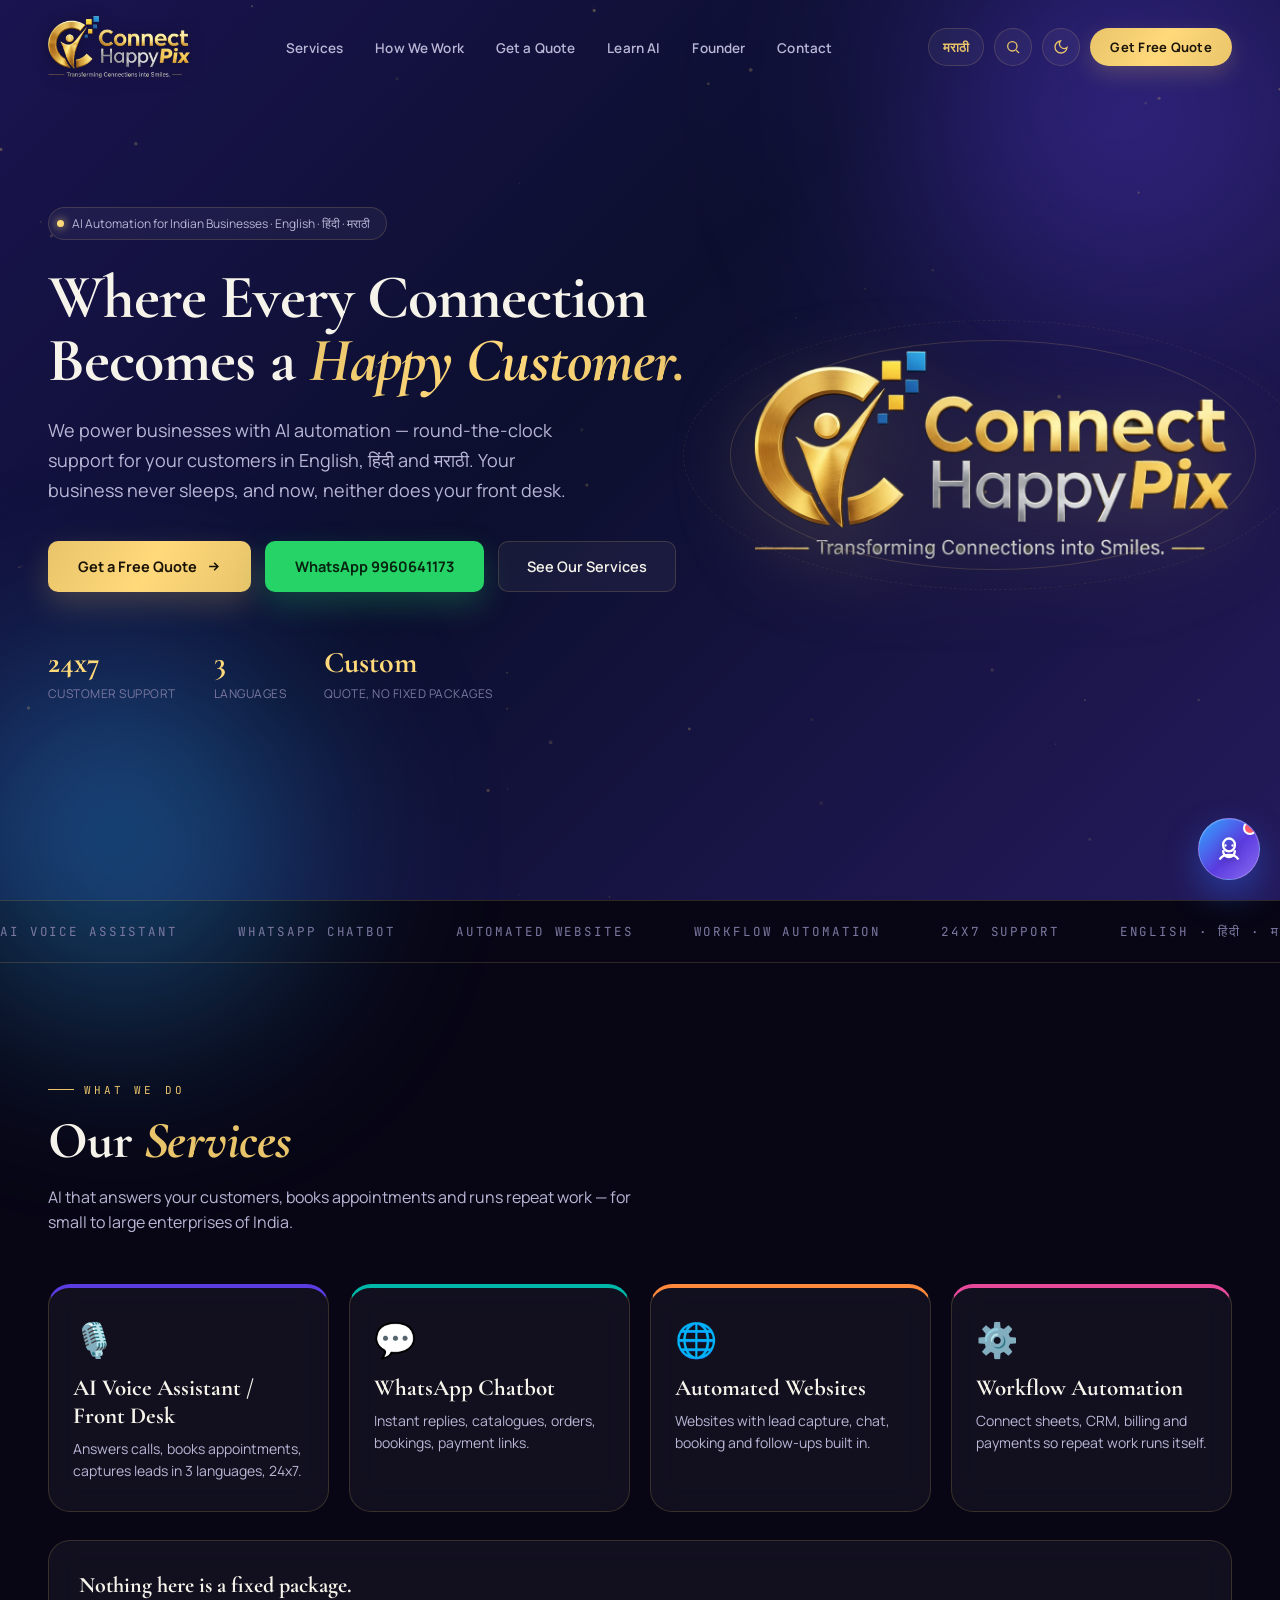
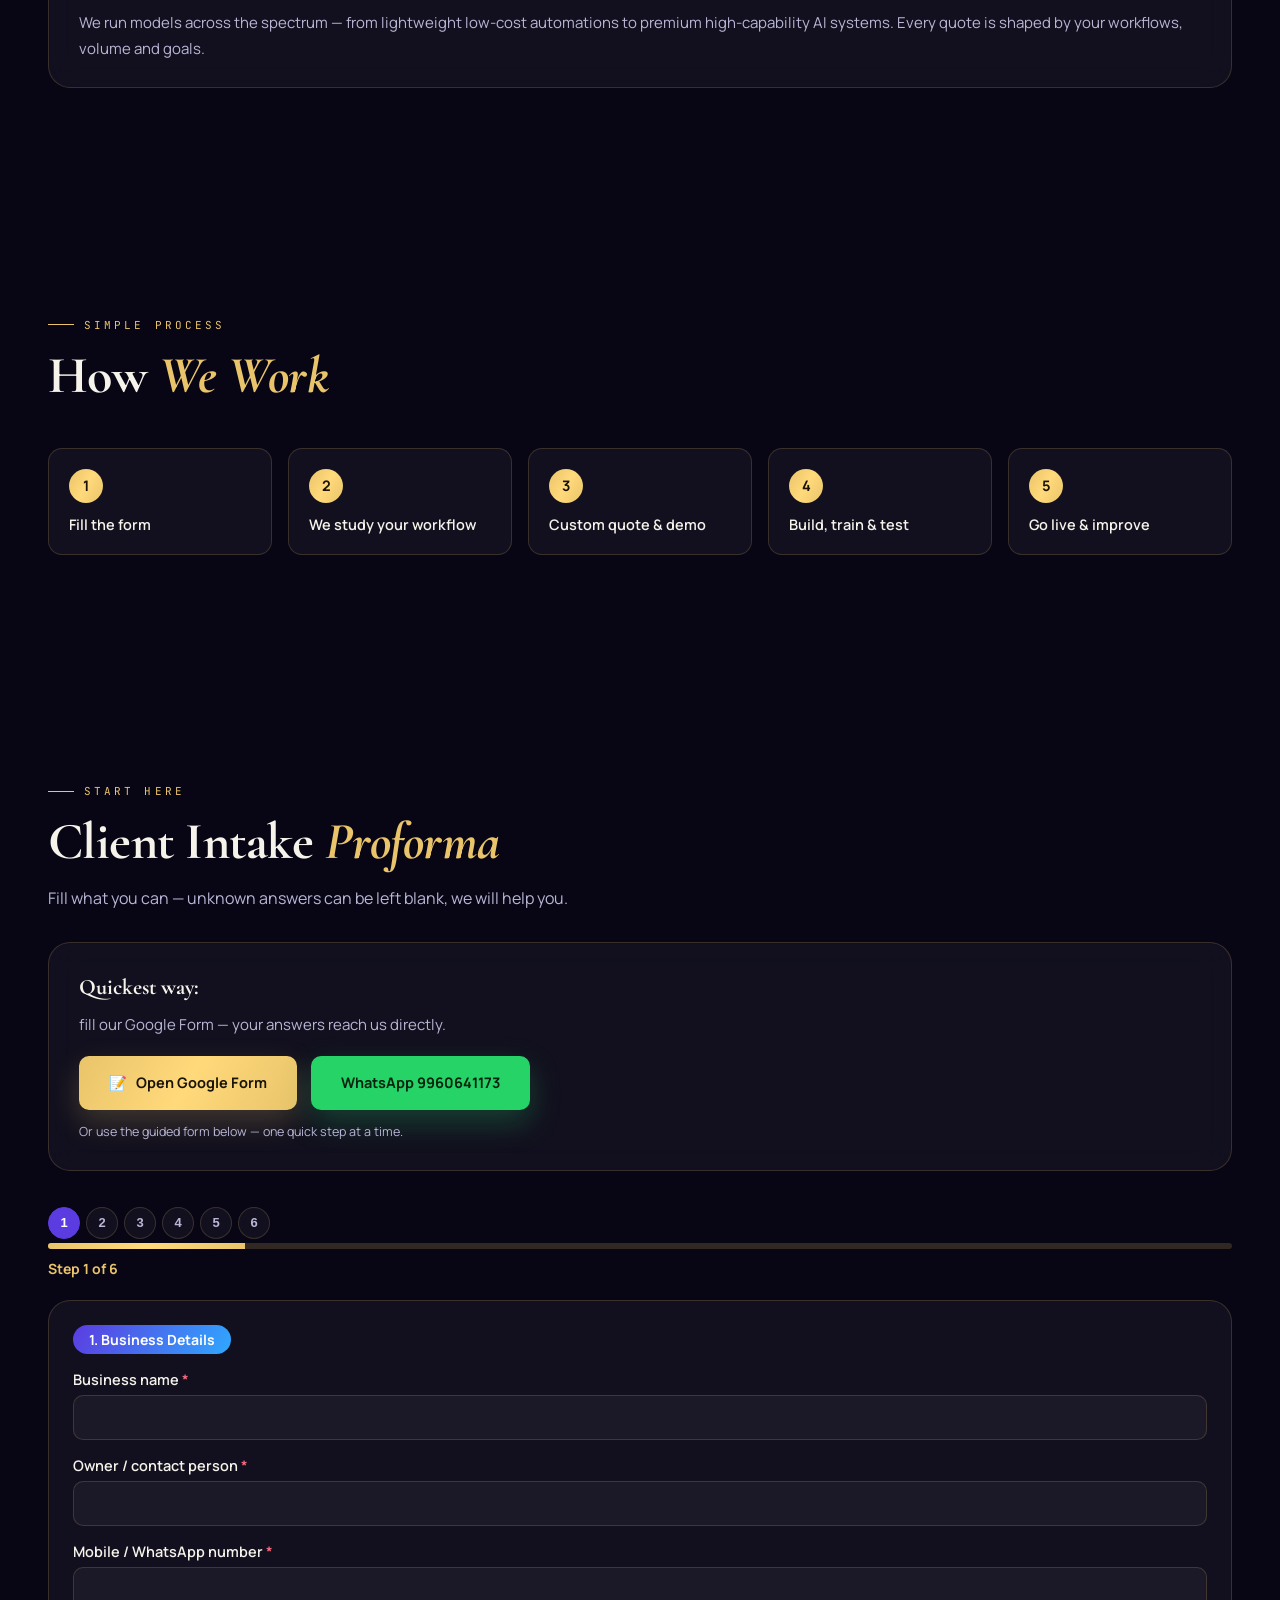
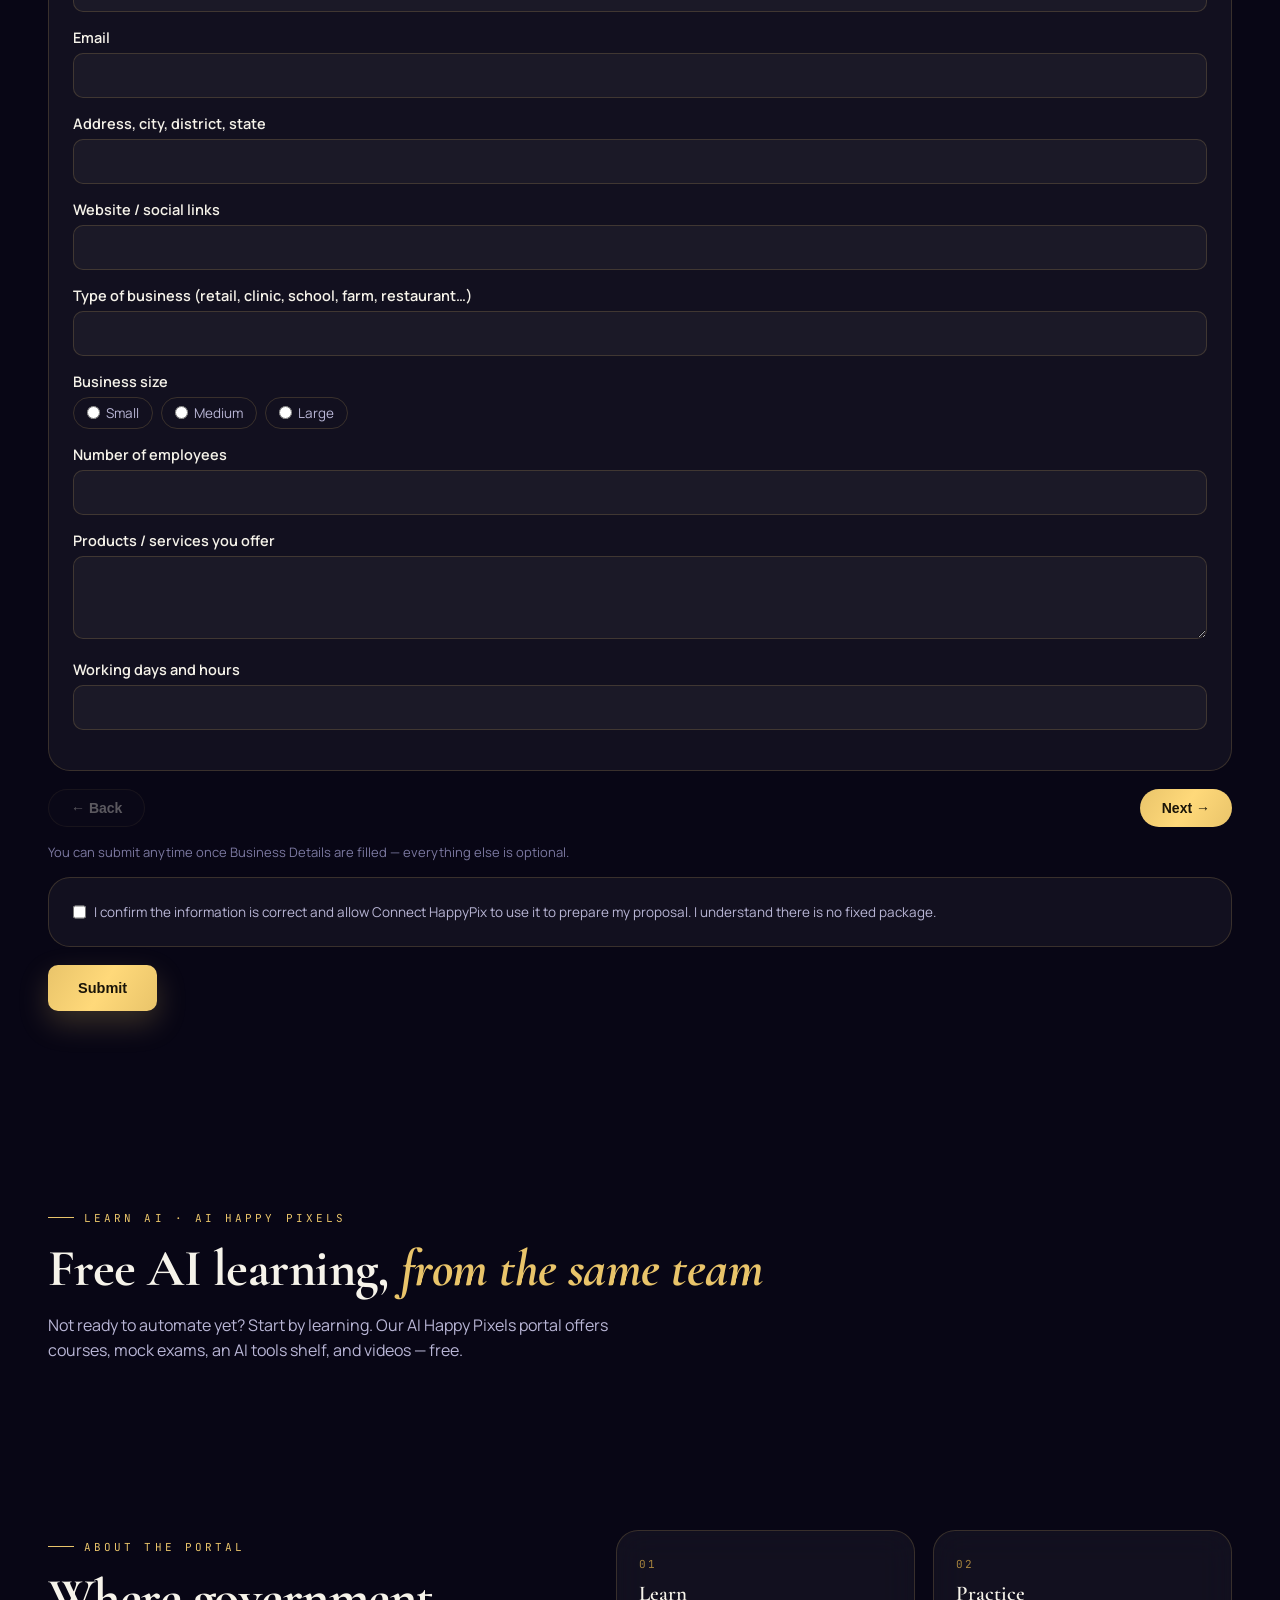
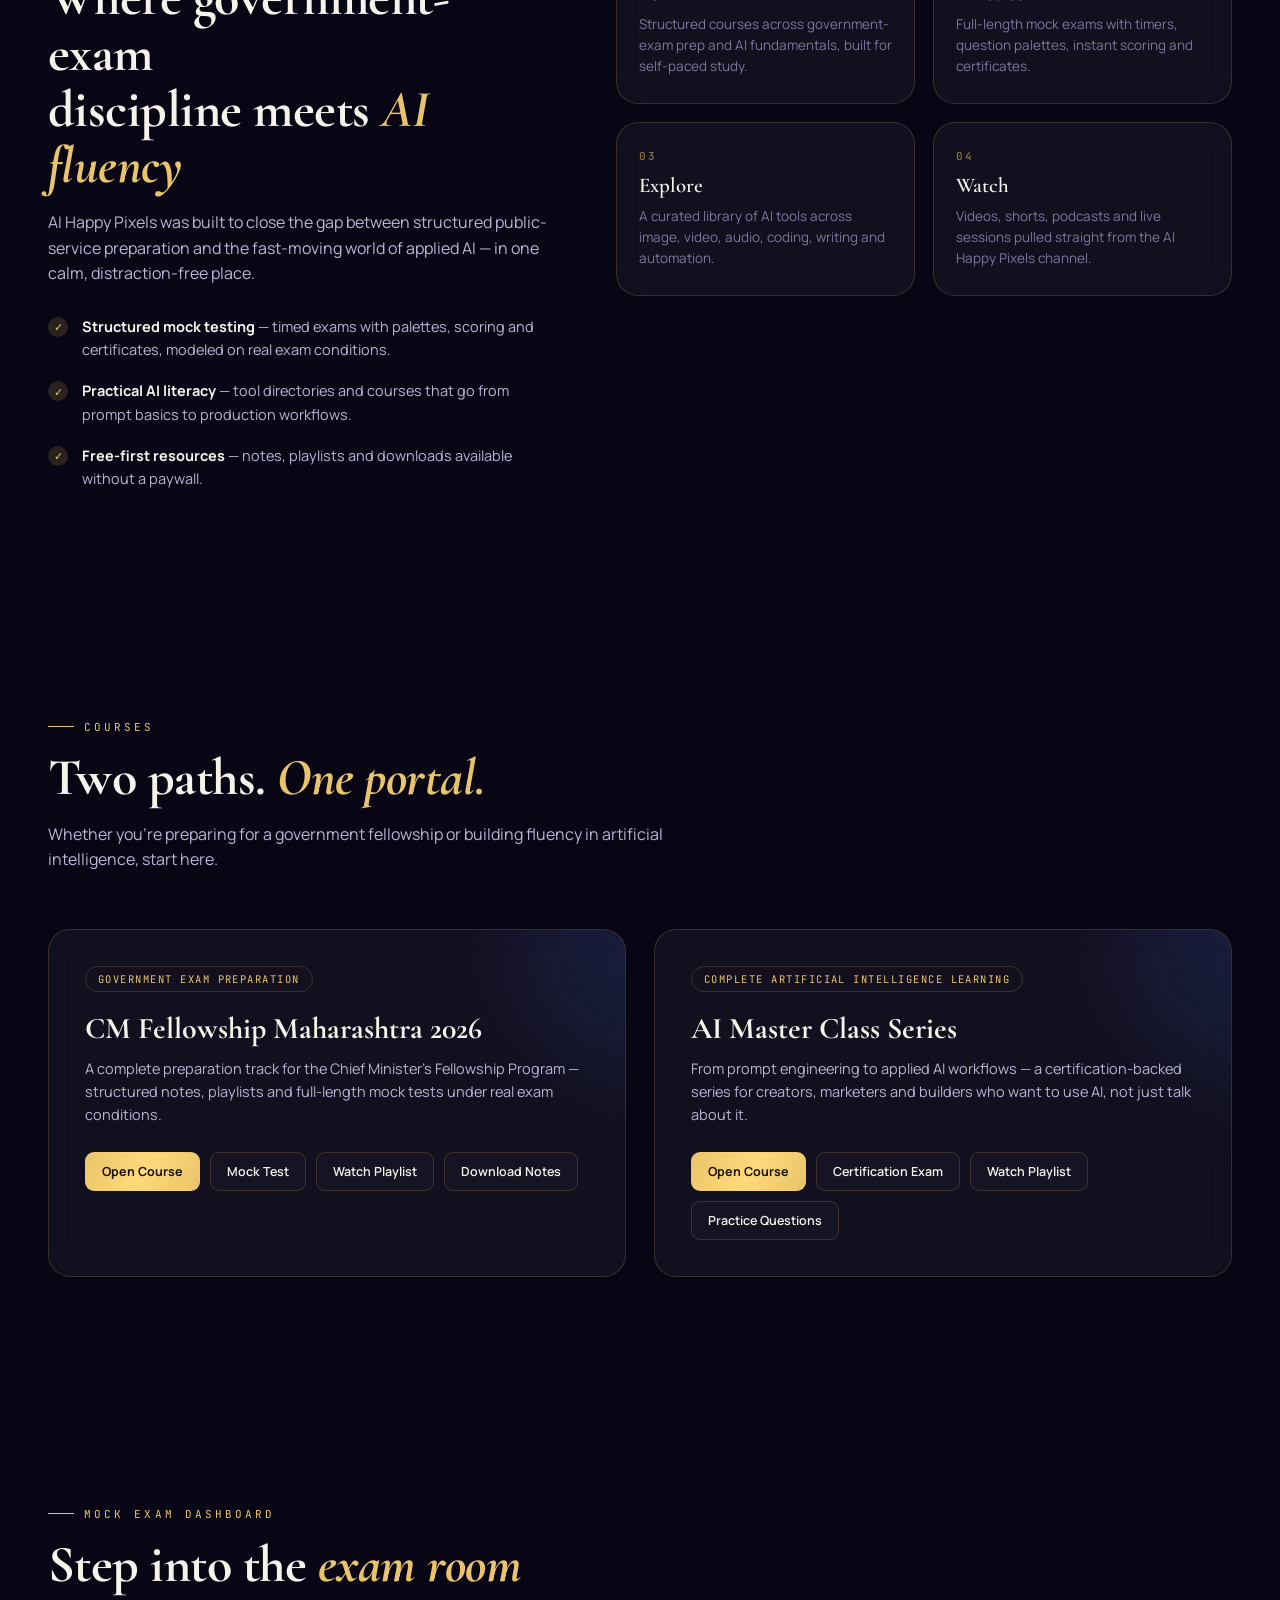
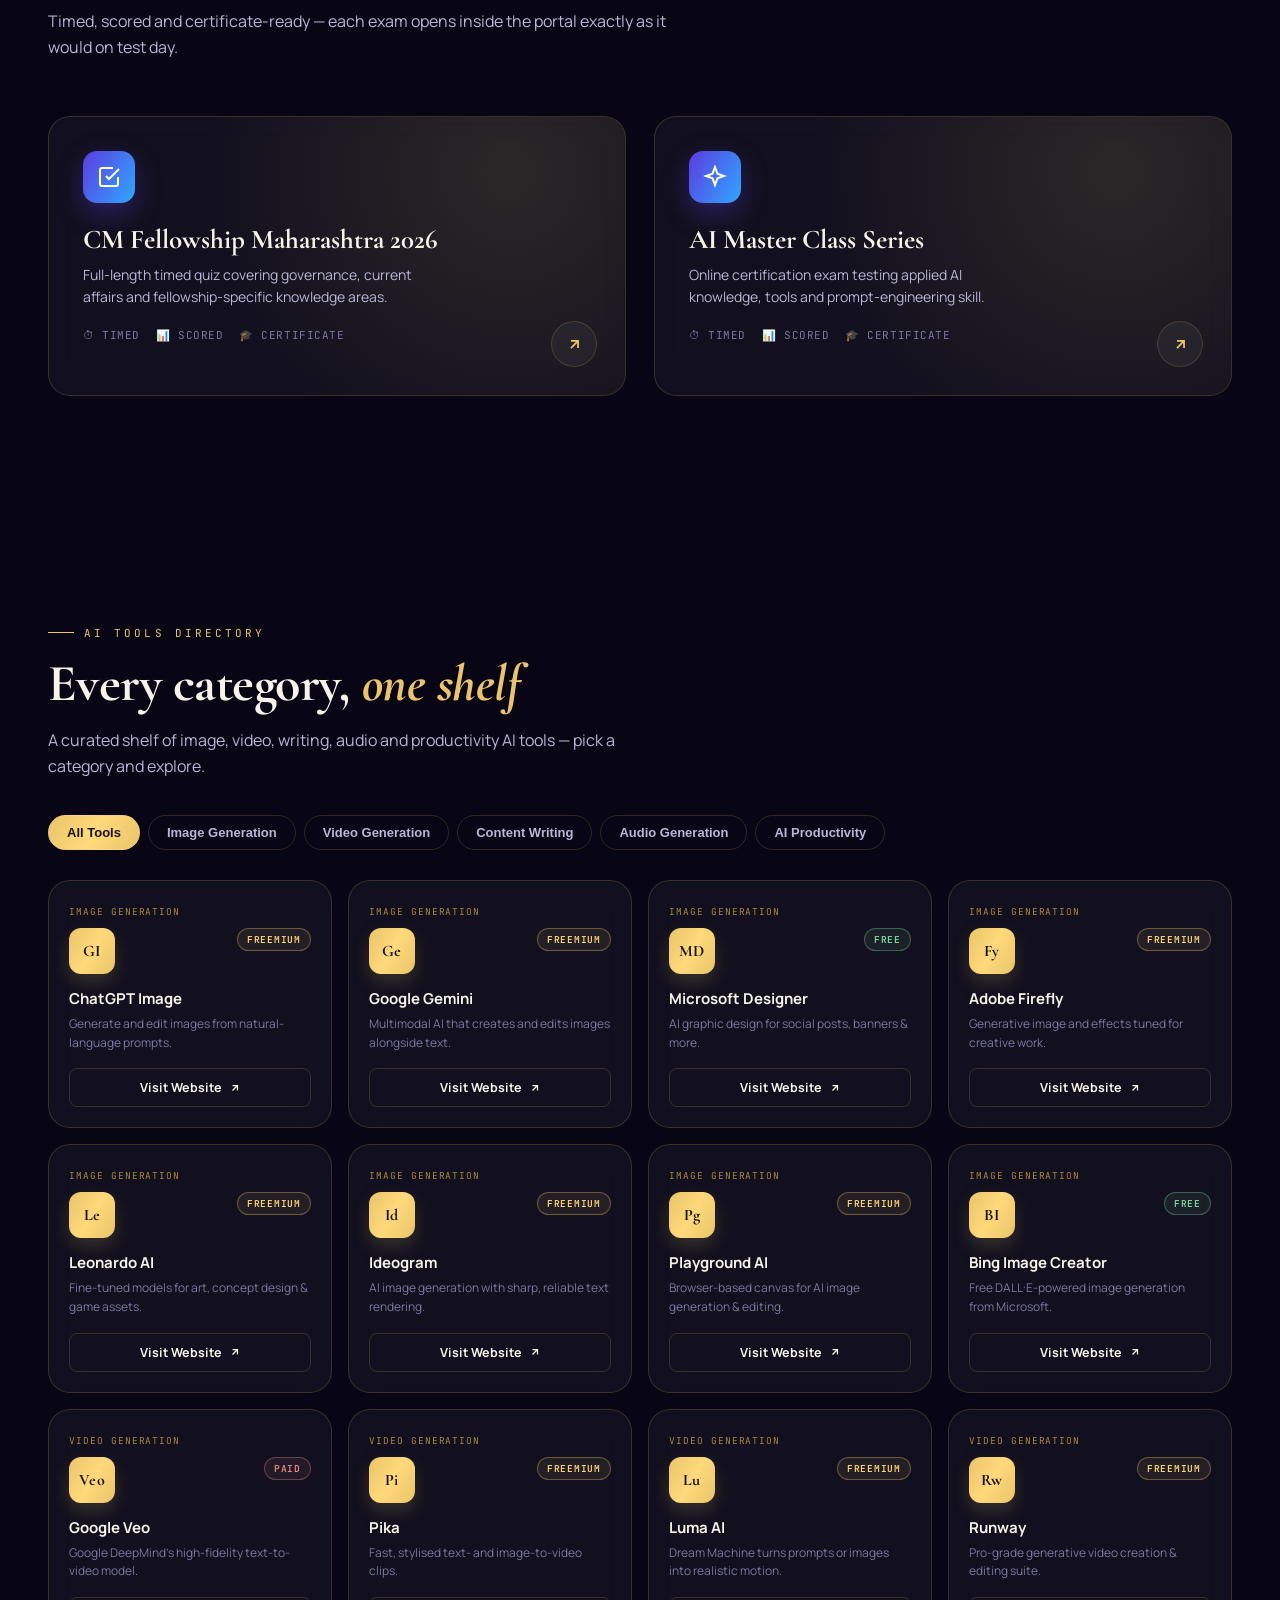
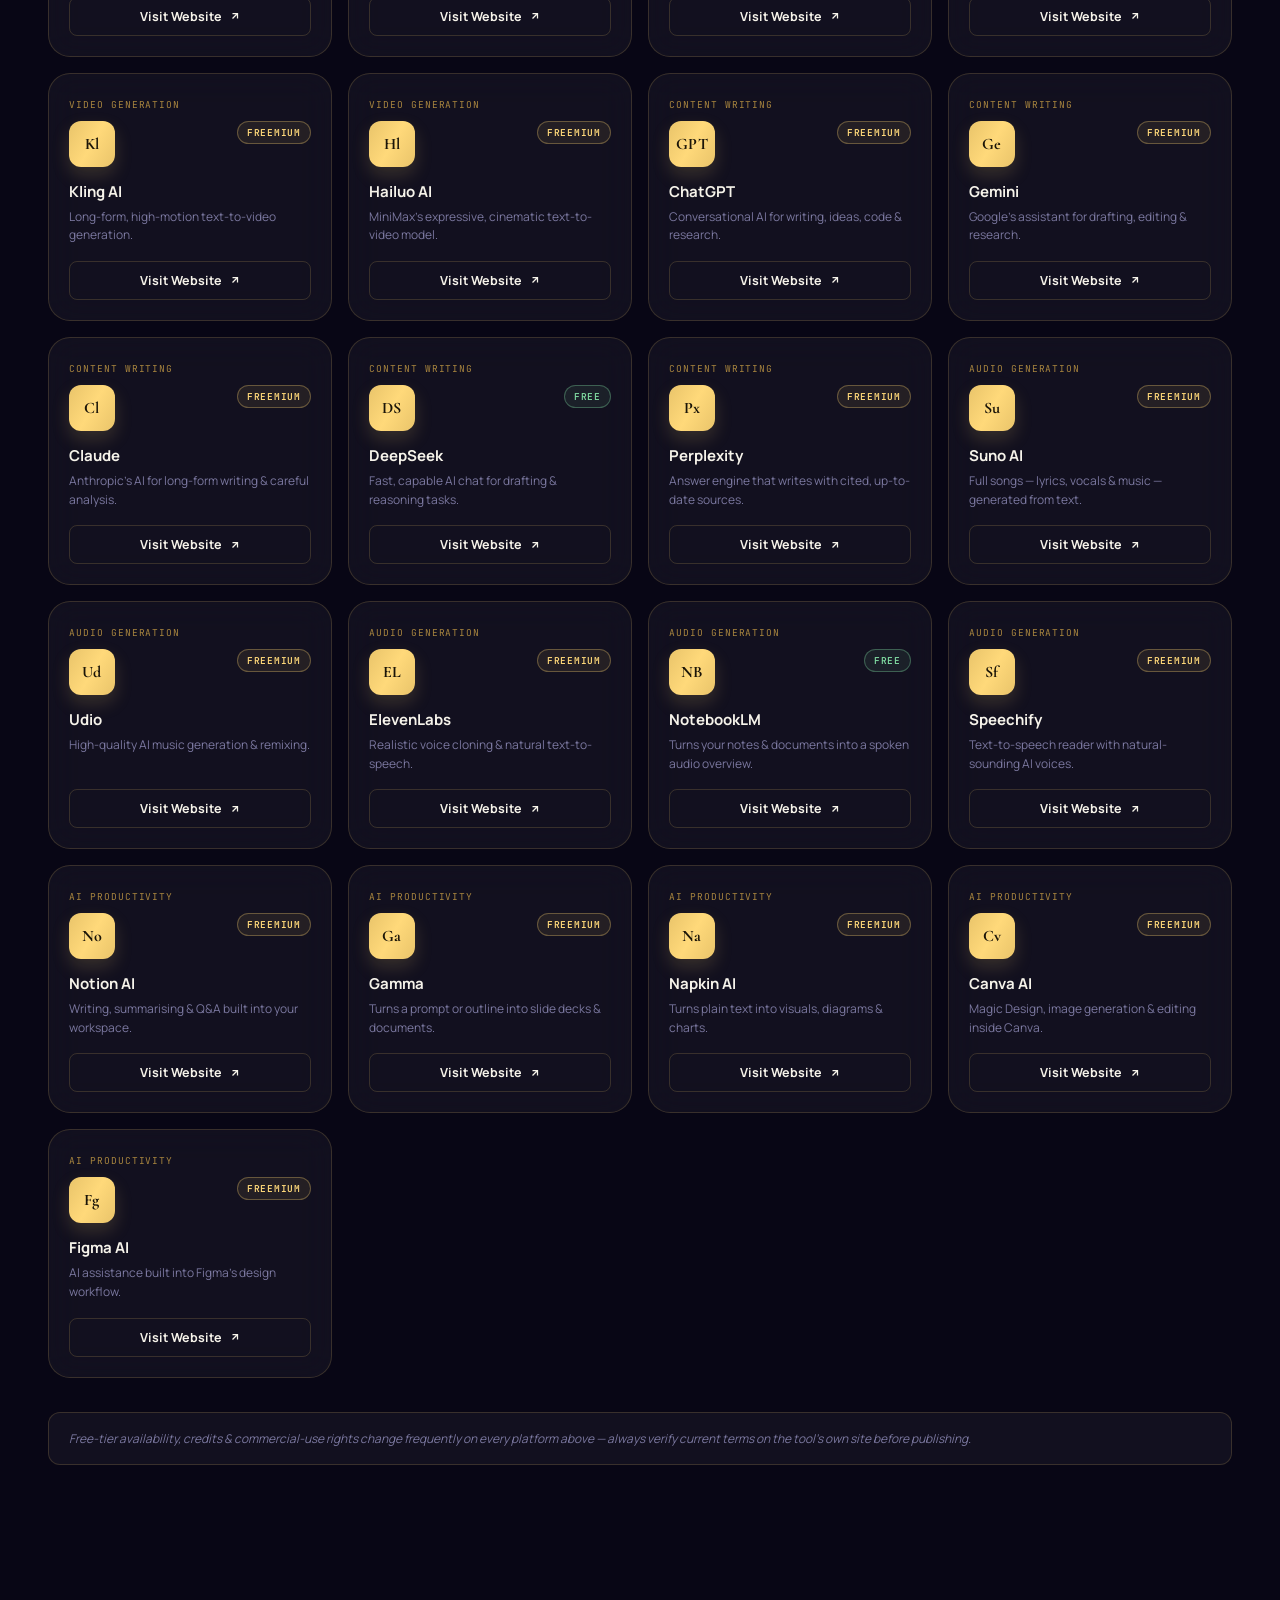
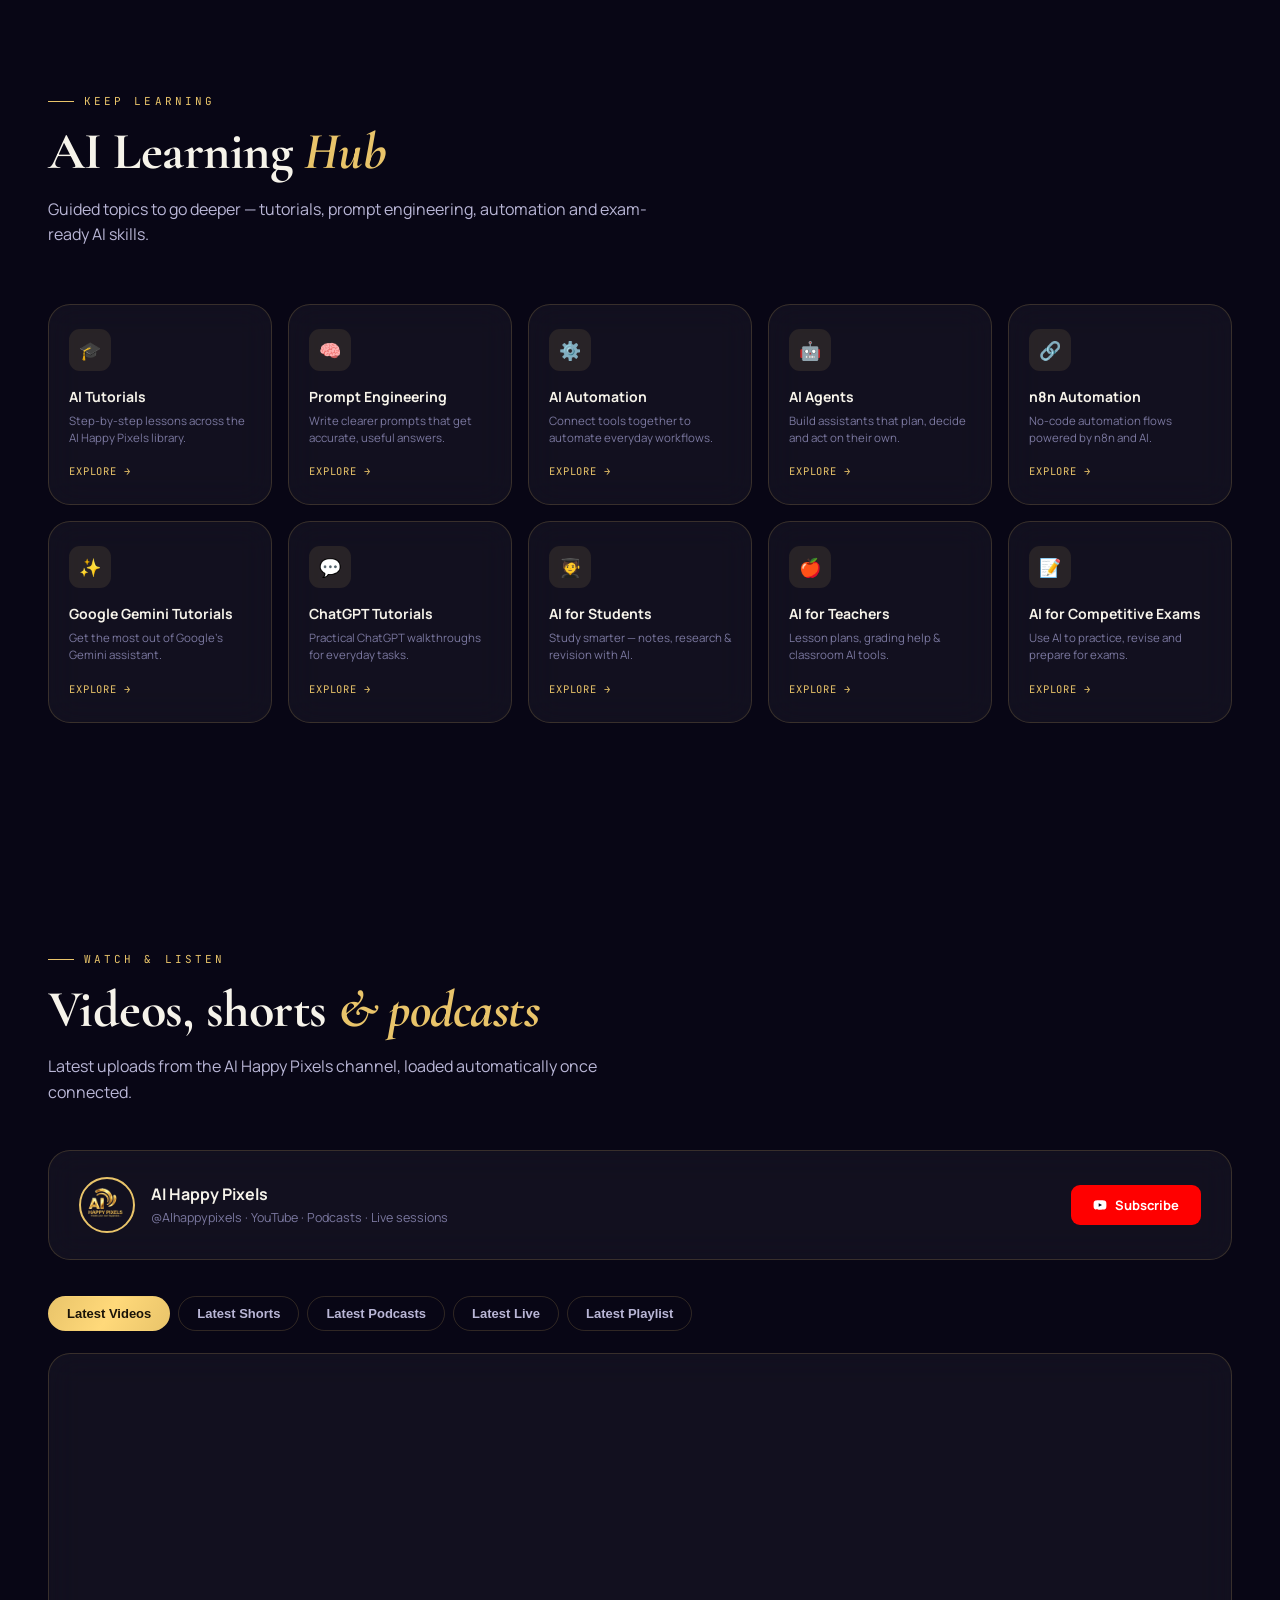
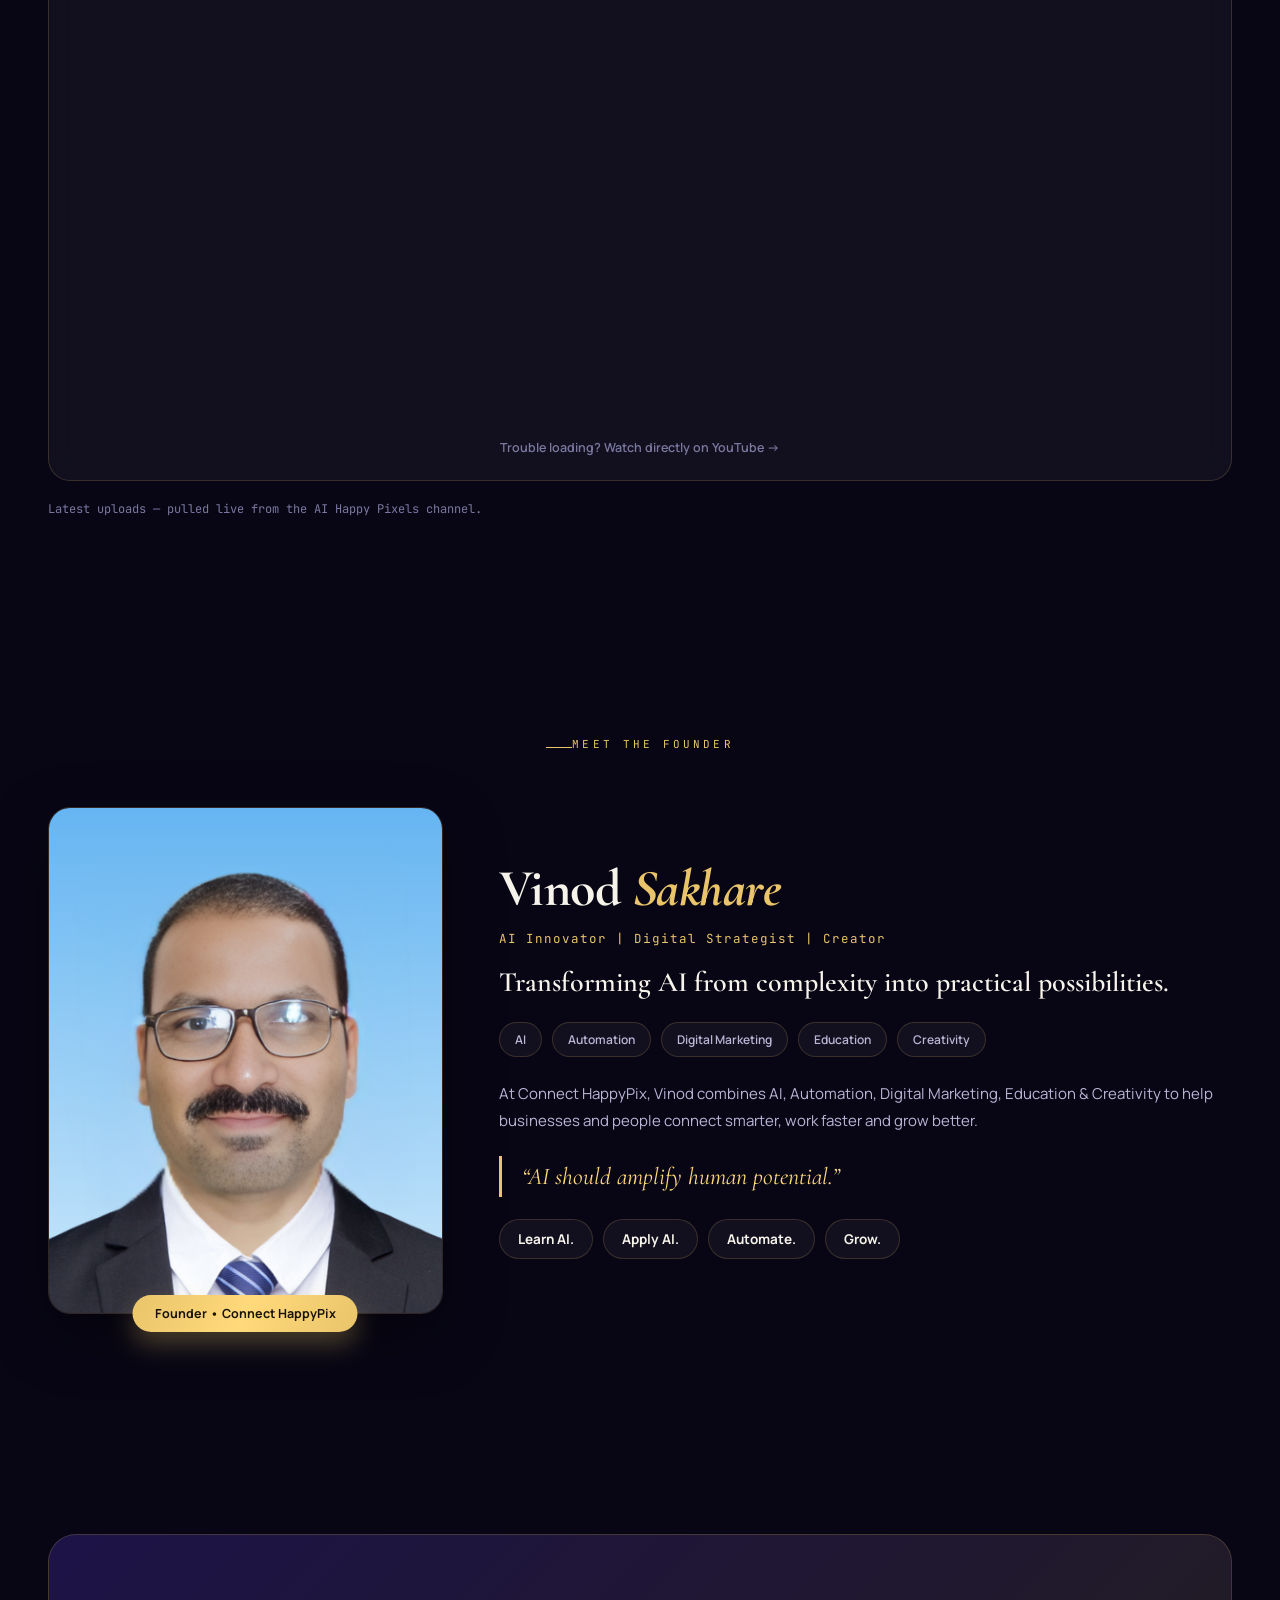
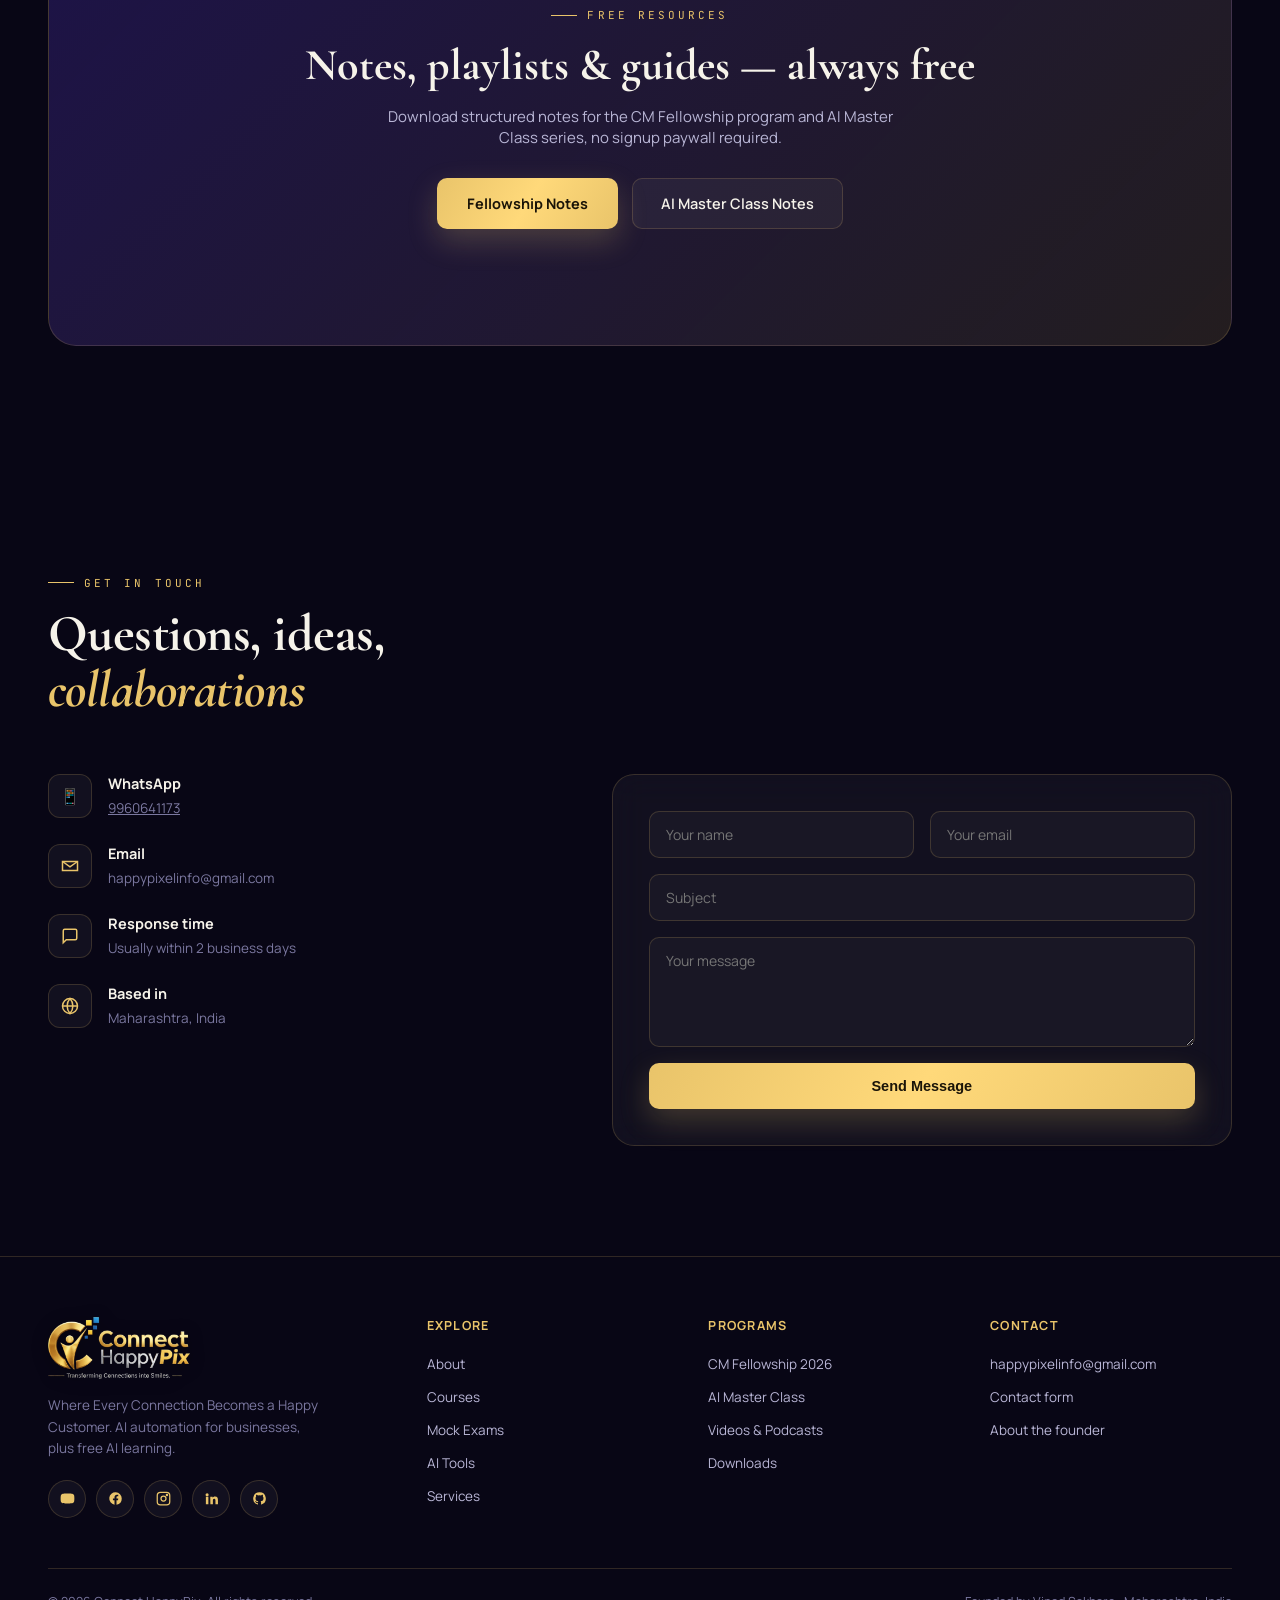
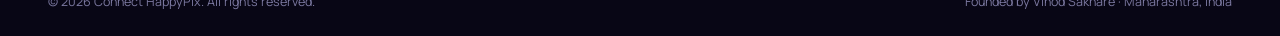
